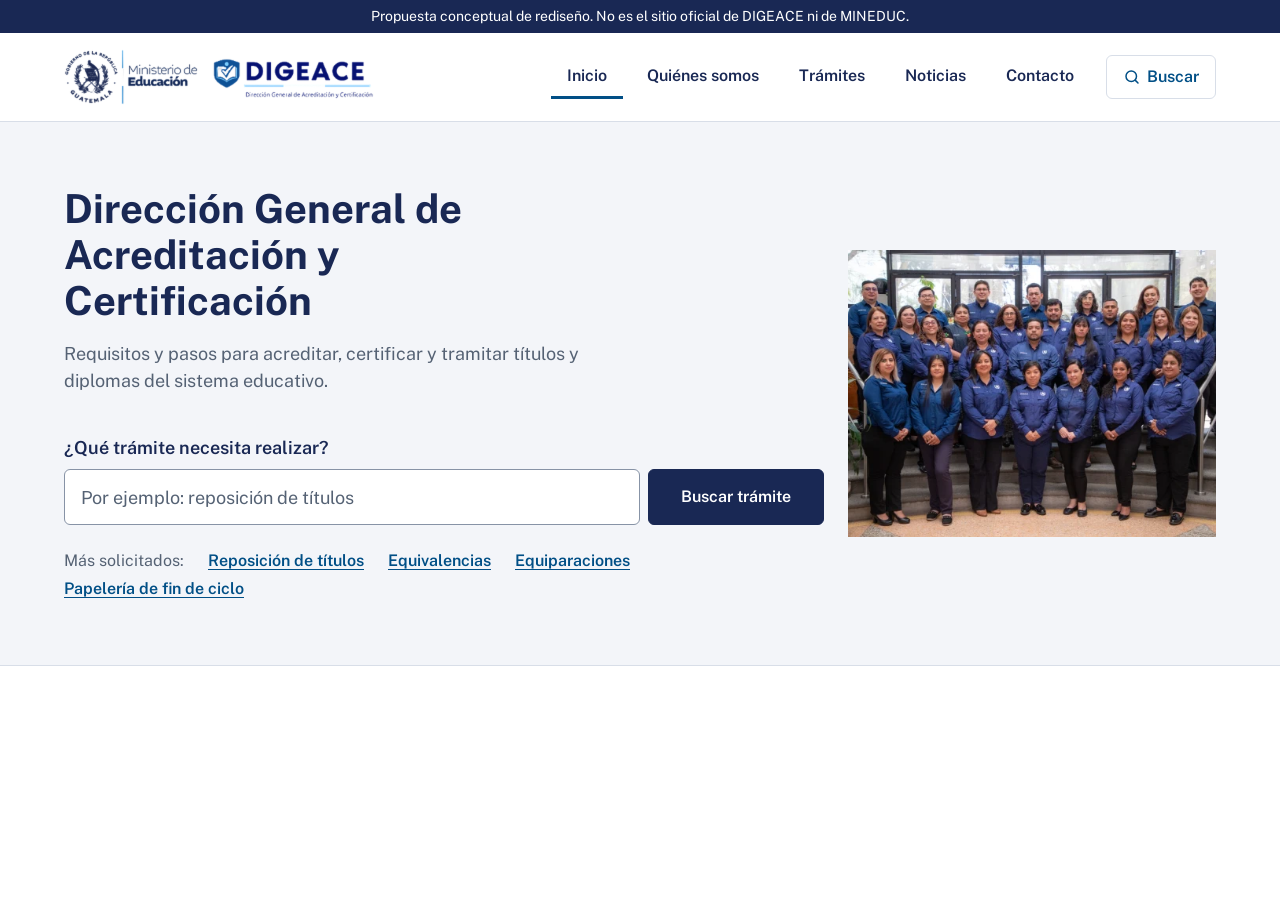
==== index.html @ 86e8fb6e "Hero del inicio de DIGEACE y ficha del proyecto Propuesta conceptual: encabezado, hero con buscador " ====
<!doctype html>
<html lang="es">
<head>
  <meta charset="utf-8">
  <meta name="viewport" content="width=device-width, initial-scale=1">
  <title>DIGEACE · Trámites de acreditación y certificación</title>
  <meta name="description" content="Propuesta conceptual de rediseño del inicio de DIGEACE: requisitos y pasos para acreditar, certificar y tramitar títulos y diplomas.">
  <link rel="preconnect" href="https://fonts.googleapis.com">
  <link rel="preconnect" href="https://fonts.gstatic.com" crossorigin>
  <link rel="stylesheet" href="https://fonts.googleapis.com/css2?family=Public+Sans:wght@400;600;700&display=swap">
  <link rel="stylesheet" href="css/styles.css">
</head>
<body>
  <a class="salto" href="#contenido">Saltar al contenido</a>

  <div class="aviso-propuesta">
    Propuesta conceptual de rediseño. No es el sitio oficial de DIGEACE ni de MINEDUC.
  </div>

  <header class="encabezado">
    <div class="contenedor encabezado__fila">
      <a class="encabezado__logo" href="#contenido" aria-label="DIGEACE, Ministerio de Educación de Guatemala. Ir al inicio">
        <img src="assets/logo-mineduc-digeace.png" width="886" height="160" alt="Gobierno de Guatemala, Ministerio de Educación. DIGEACE, Dirección General de Acreditación y Certificación">
      </a>

      <button class="menu-boton" type="button" aria-expanded="false" aria-controls="menu-principal">Menú</button>

      <nav class="navegacion" id="menu-principal" aria-label="Principal">
        <ul>
          <li><a href="#contenido" aria-current="page">Inicio</a></li>
          <li><a href="#quienes-somos">Quiénes somos</a></li>
          <li><a href="#tramites">Trámites</a></li>
          <li><a href="#noticias">Noticias</a></li>
          <li><a href="#contacto">Contacto</a></li>
          <li>
            <a class="navegacion__buscar" href="#buscador">
              <svg aria-hidden="true" width="18" height="18" viewBox="0 0 24 24" fill="none" stroke="currentColor" stroke-width="2" stroke-linecap="round" stroke-linejoin="round"><circle cx="11" cy="11" r="7"/><path d="m20 20-3.5-3.5"/></svg>
              Buscar
            </a>
          </li>
        </ul>
      </nav>
    </div>
  </header>

  <main id="contenido">
    <section class="hero" aria-labelledby="titulo-hero">
      <div class="contenedor hero__rejilla">
        <div class="hero__texto">
          <h1 id="titulo-hero">Dirección General de Acreditación y Certificación</h1>
          <p class="hero__descripcion">Requisitos y pasos para acreditar, certificar y tramitar títulos y diplomas del sistema educativo.</p>

          <form class="buscador" id="buscador" role="search" action="#tramites" method="get" autocomplete="off">
            <label class="buscador__etiqueta" for="q">¿Qué trámite necesita realizar?</label>
            <div class="buscador__fila">
              <div class="buscador__campo">
                <input
                  id="q" name="q" type="text" class="buscador__input"
                  placeholder="Por ejemplo: reposición de títulos"
                  role="combobox" aria-expanded="false" aria-controls="sugerencias"
                  aria-autocomplete="list" autocapitalize="off" spellcheck="false">
                <button class="buscador__borrar" type="button" hidden aria-label="Borrar búsqueda">
                  <svg aria-hidden="true" width="20" height="20" viewBox="0 0 24 24" fill="none" stroke="currentColor" stroke-width="2" stroke-linecap="round" stroke-linejoin="round"><path d="M18 6 6 18M6 6l12 12"/></svg>
                </button>
                <ul class="sugerencias" id="sugerencias" role="listbox" aria-label="Trámites sugeridos" hidden></ul>
              </div>
              <button class="boton" type="submit">Buscar trámite</button>
            </div>
            <p class="buscador__estado" role="status" aria-live="polite"></p>
          </form>

          <p class="hero__frecuentes">
            <span class="hero__frecuentes-titulo">Más solicitados:</span>
            <a href="#tramites">Reposición de títulos</a>
            <a href="#tramites">Equivalencias</a>
            <a href="#tramites">Equiparaciones</a>
            <a href="#tramites">Papelería de fin de ciclo</a>
          </p>
        </div>

        <figure class="hero__foto">
          <img src="assets/equipo-digeace.webp" width="468" height="366" alt="Equipo de DIGEACE reunido en las gradas del edificio, con camisas azules institucionales">
        </figure>
      </div>
    </section>
  </main>

  <script src="js/tramites.js"></script>
  <script src="js/buscador.js"></script>
  <script src="js/menu.js"></script>
</body>
</html>
---- css/styles.css ----
/* DIGEACE · propuesta de rediseño del inicio
   Sistema: una familia tipográfica, una familia de azules, radio único de 6 px,
   escala de espacio de 8 px, sin degradados, vidrio ni sombras de tarjeta. */

:root {
  --azul-institucional: #192854;
  --azul-accion: #014F86;
  --fondo: #ffffff;
  --superficie: #F3F5F9;
  --linea: #D8DEE8;
  --texto: #1C2433;
  --texto-secundario: #556274;

  --radio: 6px;
  --e1: 8px;
  --e2: 16px;
  --e3: 24px;
  --e4: 32px;
  --e5: 40px;
  --e6: 48px;
  --e8: 64px;
  --ancho: 1200px;
}

*, *::before, *::after { box-sizing: border-box; }

html { -webkit-text-size-adjust: 100%; scroll-padding-top: 96px; }

body {
  margin: 0;
  font-family: "Public Sans", system-ui, sans-serif;
  font-size: 16px;
  line-height: 1.5;
  color: var(--texto);
  background: var(--fondo);
}

img { display: block; max-width: 100%; height: auto; }

a { color: var(--azul-accion); }

:focus-visible {
  outline: 3px solid var(--azul-accion);
  outline-offset: 2px;
}

.contenedor {
  width: 100%;
  max-width: var(--ancho);
  margin-inline: auto;
  padding-inline: var(--e3);
}

.salto {
  position: absolute;
  left: var(--e2);
  top: -64px;
  z-index: 20;
  padding: var(--e1) var(--e2);
  background: var(--azul-institucional);
  color: #fff;
  border-radius: var(--radio);
}
.salto:focus { top: var(--e1); }

/* Aviso de propuesta conceptual */
.aviso-propuesta {
  padding: 6px var(--e2);
  background: var(--azul-institucional);
  color: #fff;
  font-size: 14px;
  text-align: center;
}

/* Encabezado */
.encabezado {
  position: relative;
  z-index: 10;
  background: var(--fondo);
  border-bottom: 1px solid var(--linea);
}

.encabezado__fila {
  display: flex;
  align-items: center;
  justify-content: space-between;
  gap: var(--e3);
  min-height: 88px;
}

.encabezado__logo img {
  width: auto;
  height: 56px;
}

.menu-boton { display: none; }

.navegacion ul {
  display: flex;
  align-items: center;
  gap: var(--e1);
  margin: 0;
  padding: 0;
  list-style: none;
}

.navegacion a {
  display: inline-flex;
  align-items: center;
  gap: 6px;
  min-height: 44px;
  padding: 0 var(--e2);
  border-bottom: 3px solid transparent;
  color: var(--azul-institucional);
  font-weight: 600;
  text-decoration: none;
}

.navegacion a:hover { color: var(--azul-accion); border-bottom-color: var(--linea); }
.navegacion a[aria-current="page"] { border-bottom-color: var(--azul-accion); }

.navegacion__buscar {
  margin-left: var(--e1);
  border: 1px solid var(--linea) !important;
  border-radius: var(--radio);
  color: var(--azul-accion) !important;
}
.navegacion__buscar:hover { background: var(--superficie); }

/* Hero */
.hero {
  background: var(--superficie);
  border-bottom: 1px solid var(--linea);
}

.hero__rejilla {
  display: grid;
  grid-template-columns: repeat(12, 1fr);
  column-gap: var(--e3);
  align-items: center;
  padding-block: var(--e8);
}

.hero__texto { grid-column: 1 / span 8; }
.hero__foto { grid-column: 9 / span 4; margin: 0; }
.hero__foto img { width: 100%; aspect-ratio: 468 / 366; object-fit: cover; }

h1 {
  margin: 0 0 var(--e2);
  max-width: 20ch;
  font-size: 40px;
  line-height: 1.15;
  font-weight: 700;
  color: var(--azul-institucional);
}

.hero__descripcion {
  margin: 0 0 var(--e5);
  max-width: 52ch;
  font-size: 18px;
  color: var(--texto-secundario);
}

/* Buscador */
.buscador__etiqueta {
  display: block;
  margin-bottom: var(--e1);
  font-size: 18px;
  font-weight: 600;
  color: var(--azul-institucional);
}

.buscador__fila {
  display: flex;
  gap: var(--e1);
  align-items: stretch;
}

.buscador__campo { position: relative; flex: 1; min-width: 0; }

.buscador__input {
  width: 100%;
  height: 56px;
  padding: 0 52px 0 var(--e2);
  font: inherit;
  font-size: 18px;
  color: var(--texto);
  background: var(--fondo);
  border: 1px solid #8793A6;
  border-radius: var(--radio);
}
.buscador__input::placeholder { color: var(--texto-secundario); opacity: 1; }
.buscador__input:focus { outline: 3px solid var(--azul-accion); outline-offset: 0; border-color: var(--azul-accion); }
.buscador__input::-webkit-search-cancel-button { display: none; }

.buscador__borrar {
  position: absolute;
  top: 8px;
  right: 8px;
  display: grid;
  place-items: center;
  width: 40px;
  height: 40px;
  padding: 0;
  color: var(--texto-secundario);
  background: transparent;
  border: 0;
  border-radius: var(--radio);
  cursor: pointer;
}
.buscador__borrar:hover { background: var(--superficie); color: var(--azul-institucional); }
.buscador__borrar[hidden] { display: none; }

.boton {
  height: 56px;
  padding: 0 var(--e4);
  font: inherit;
  font-weight: 600;
  color: #fff;
  background: var(--azul-institucional);
  border: 1px solid var(--azul-institucional);
  border-radius: var(--radio);
  cursor: pointer;
  white-space: nowrap;
}
.boton:hover { background: var(--azul-accion); border-color: var(--azul-accion); }

.buscador__estado {
  min-height: 0;
  margin: 0;
  font-size: 14px;
  color: var(--texto-secundario);
}
.buscador__estado:empty { display: none; }
.buscador__estado { margin-top: var(--e1); }

/* Sugerencias (menú desplegable: único elemento con sombra, junto al menú móvil) */
.sugerencias {
  position: absolute;
  top: calc(100% + 4px);
  left: 0;
  right: 0;
  z-index: 5;
  margin: 0;
  padding: 0;
  list-style: none;
  background: var(--fondo);
  border: 1px solid var(--azul-accion);
  border-radius: var(--radio);
  box-shadow: 0 8px 16px rgba(25, 40, 84, .12);
  overflow: hidden;
}
.sugerencias[hidden] { display: none; }

.sugerencias [role="option"] {
  display: block;
  padding: 12px var(--e2);
  cursor: pointer;
  border-top: 1px solid var(--linea);
}
.sugerencias [role="option"]:first-child { border-top: 0; }
.sugerencias [role="option"][aria-selected="true"],
.sugerencias [role="option"]:hover { background: var(--superficie); }
.sugerencias [role="option"][aria-selected="true"] { box-shadow: inset 3px 0 0 var(--azul-accion); }

.sugerencia__nombre { display: block; font-weight: 600; color: var(--azul-institucional); }
.sugerencia__grupo { display: block; font-size: 14px; color: var(--texto-secundario); }
.sugerencia__nombre mark { background: transparent; color: var(--azul-accion); text-decoration: underline; text-underline-offset: 3px; }

.sugerencias__vacio { padding: var(--e2); color: var(--texto); }
.sugerencias__vacio a { font-weight: 600; }

/* Más solicitados */
.hero__frecuentes {
  display: flex;
  flex-wrap: wrap;
  align-items: baseline;
  gap: 4px var(--e3);
  margin: var(--e3) 0 0;
  font-size: 16px;
}
.hero__frecuentes-titulo { color: var(--texto-secundario); }
.hero__frecuentes a { font-weight: 600; text-underline-offset: 3px; }
.hero__frecuentes a:hover { color: var(--azul-institucional); }

/* Tablet */
@media (max-width: 1023px) {
  .hero__rejilla { padding-block: var(--e6); }
  .hero__texto { grid-column: 1 / -1; }
  .hero__foto { grid-column: 1 / -1; margin-top: var(--e5); max-width: 420px; }
  .navegacion a { padding: 0 12px; }
}

/* Móvil */
@media (max-width: 767px) {
  .contenedor { padding-inline: var(--e2); }

  .aviso-propuesta { font-size: 13px; }

  .encabezado__fila { min-height: 64px; gap: var(--e2); }
  .encabezado__logo img { height: 36px; }

  .menu-boton {
    display: inline-flex;
    align-items: center;
    min-height: 44px;
    padding: 0 var(--e2);
    font: inherit;
    font-weight: 600;
    color: var(--azul-institucional);
    background: var(--fondo);
    border: 1px solid var(--azul-institucional);
    border-radius: var(--radio);
    cursor: pointer;
  }
  .menu-boton[aria-expanded="true"] { background: var(--azul-institucional); color: #fff; }

  .navegacion {
    position: absolute;
    top: 100%;
    left: 0;
    right: 0;
    background: var(--fondo);
    border-bottom: 1px solid var(--linea);
    box-shadow: 0 12px 16px rgba(25, 40, 84, .12);
  }
  .navegacion[hidden] { display: none; }
  .navegacion ul { flex-direction: column; align-items: stretch; gap: 0; padding: var(--e1) var(--e2) var(--e2); }
  .navegacion li + li { border-top: 1px solid var(--linea); }
  .navegacion a { min-height: 48px; padding: 0; border-bottom: 0; }
  .navegacion a[aria-current="page"] { box-shadow: inset 3px 0 0 var(--azul-accion); padding-left: 12px; }
  .navegacion__buscar { margin: var(--e1) 0 0; padding: 0 12px !important; justify-content: center; }

  .hero__rejilla { padding-block: var(--e4) var(--e5); }
  h1 { font-size: 30px; max-width: none; }
  .hero__descripcion { margin-bottom: var(--e3); font-size: 16px; }

  .buscador__fila { flex-direction: column; }
  .boton { width: 100%; }
  .hero__frecuentes { flex-direction: column; align-items: flex-start; gap: 4px; margin-top: var(--e2); }
  .hero__frecuentes-titulo { margin-bottom: 2px; }
  .hero__frecuentes a { display: inline-block; padding: 6px 0; }
  .hero__foto { margin-top: var(--e4); max-width: none; }
}

@media (prefers-reduced-motion: reduce) {
  * { scroll-behavior: auto !important; transition: none !important; }
}
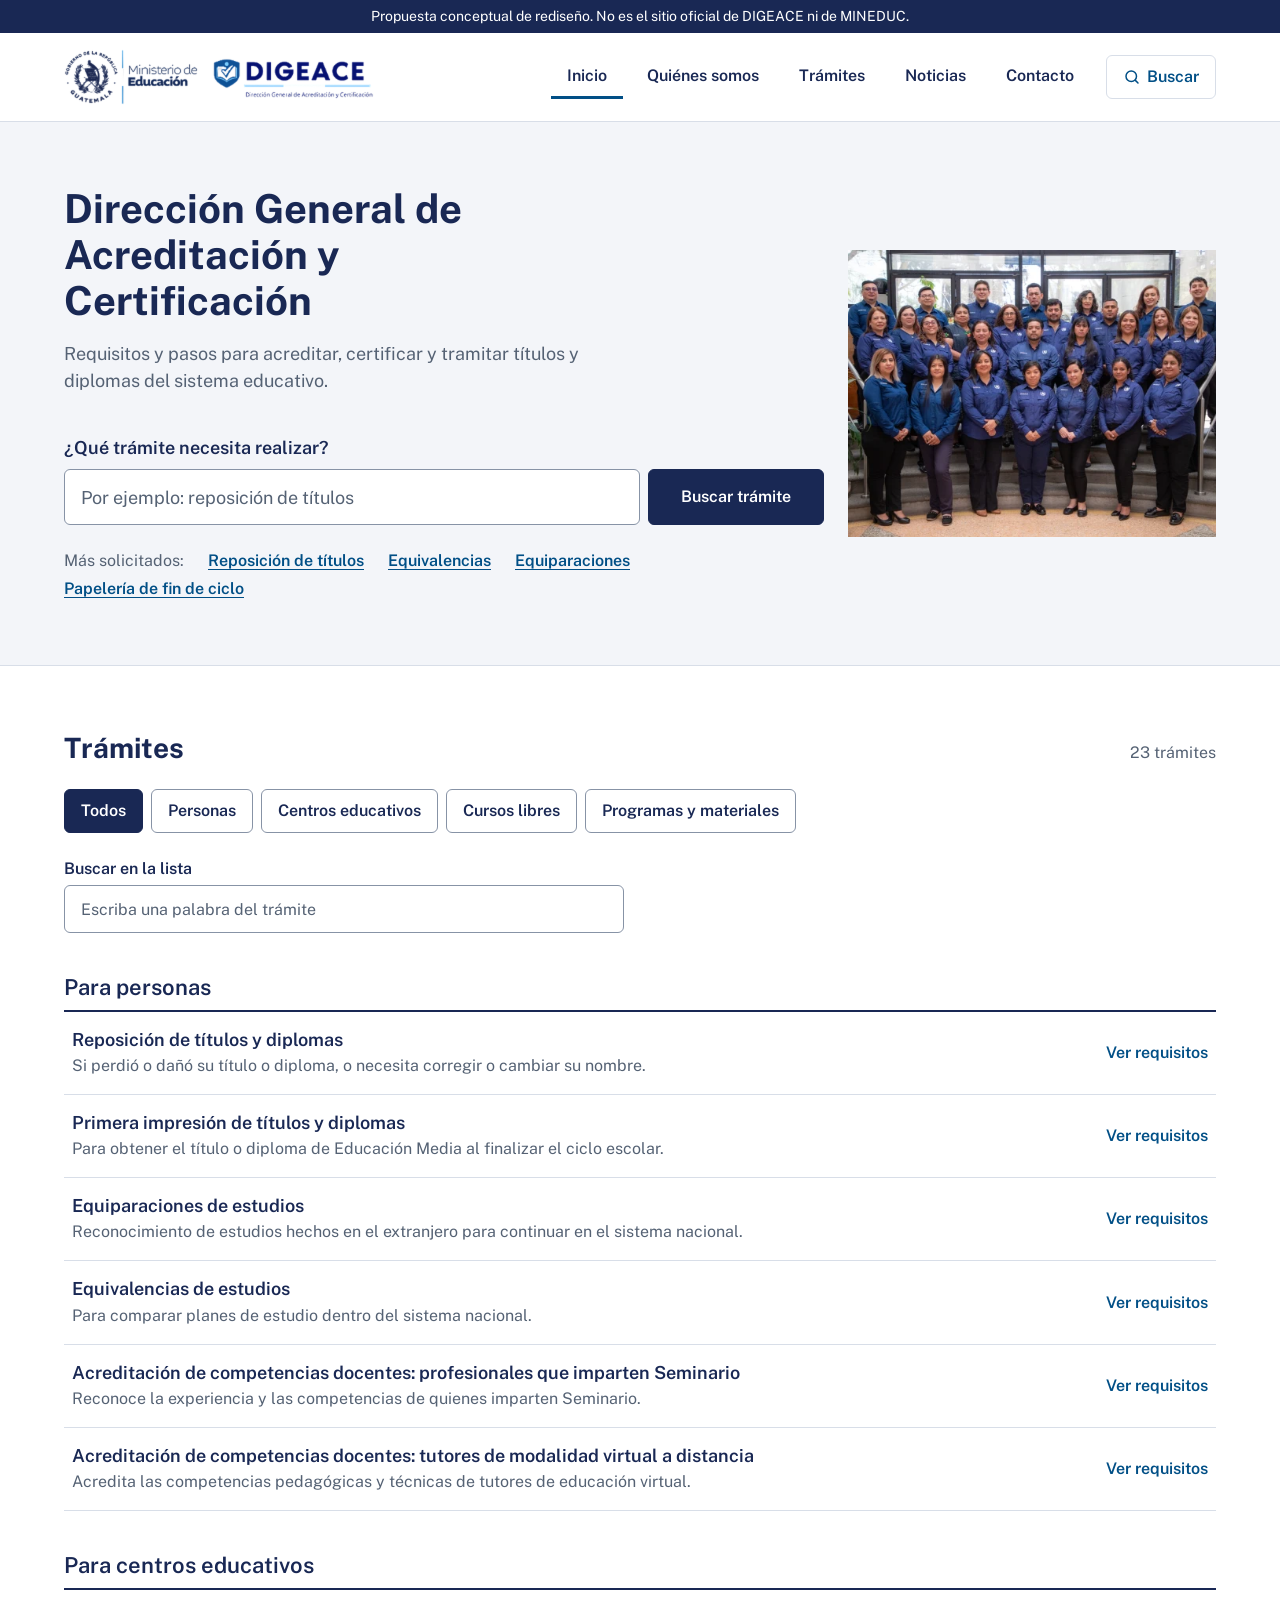
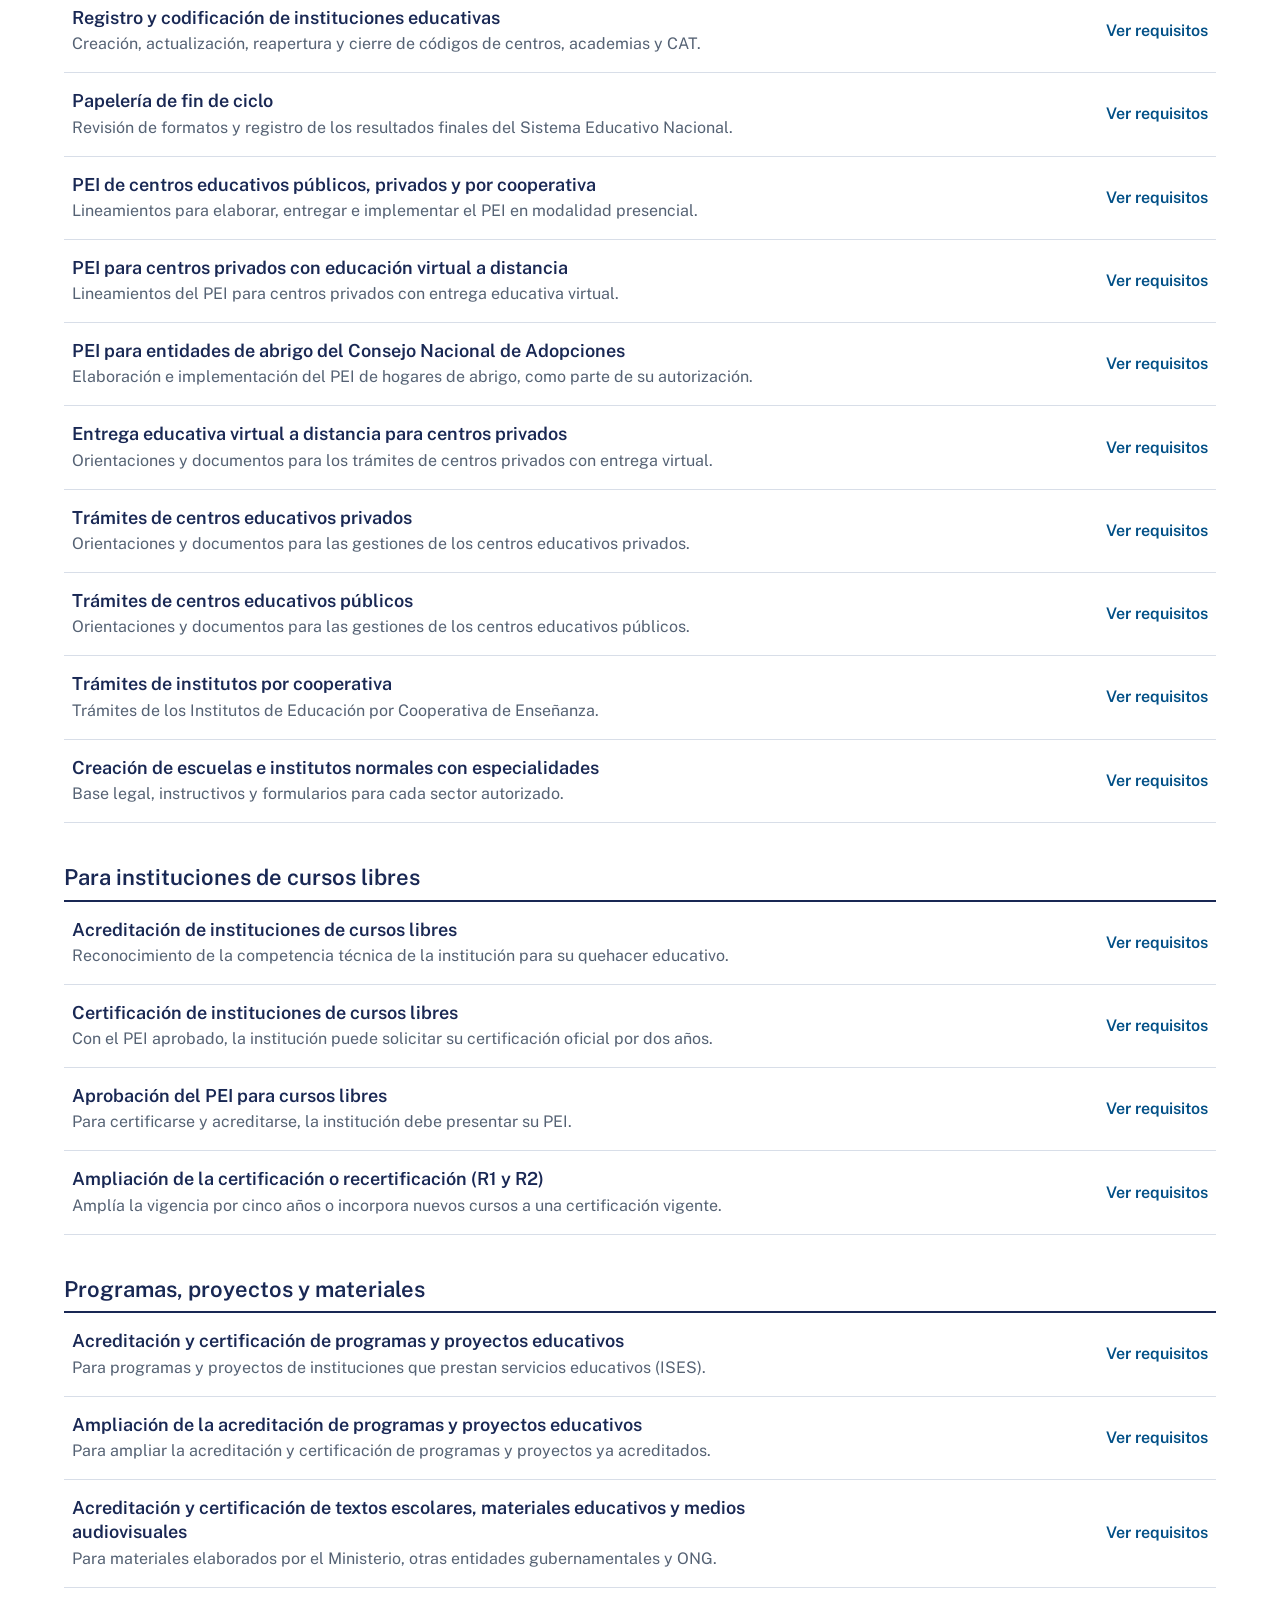
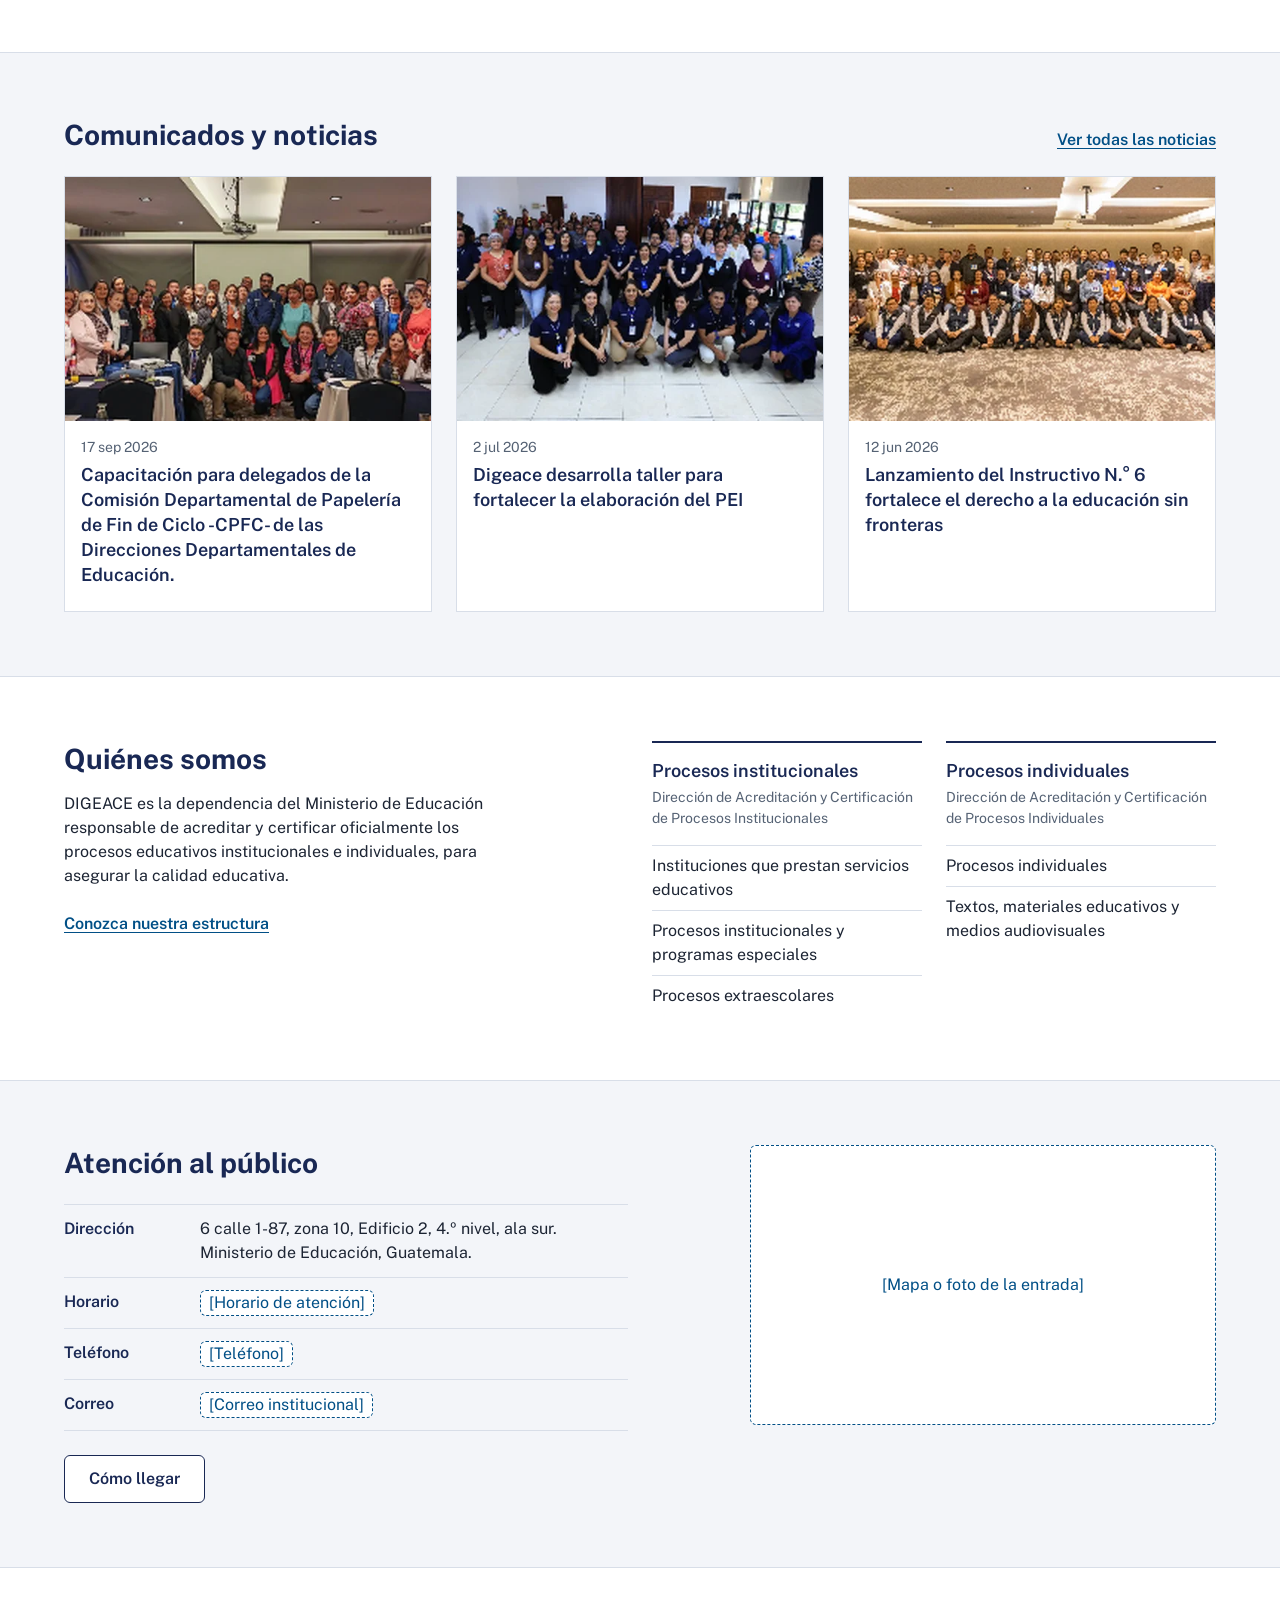
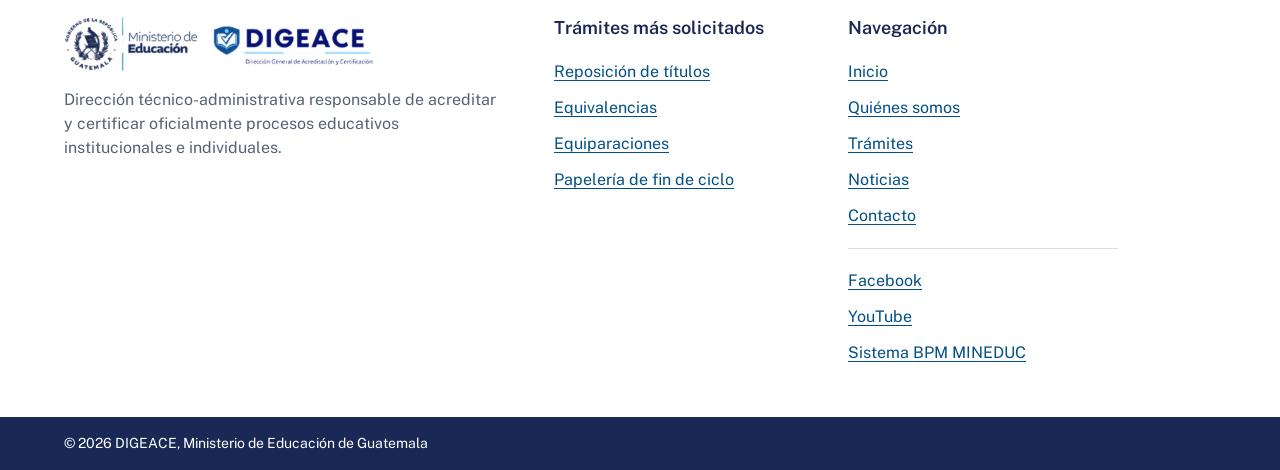
==== commit 0c8793b8: "Inicio completo de DIGEACE, páginas internas y reporte de entrega Lista de trámites agrupada con fil" ====
--- a/index.html
+++ b/index.html
@@ -19,7 +19,7 @@
 
   <header class="encabezado">
     <div class="contenedor encabezado__fila">
-      <a class="encabezado__logo" href="#contenido" aria-label="DIGEACE, Ministerio de Educación de Guatemala. Ir al inicio">
+      <a class="encabezado__logo" href="index.html" aria-label="DIGEACE, Ministerio de Educación de Guatemala. Ir al inicio">
         <img src="assets/logo-mineduc-digeace.png" width="886" height="160" alt="Gobierno de Guatemala, Ministerio de Educación. DIGEACE, Dirección General de Acreditación y Certificación">
       </a>
 
@@ -27,13 +27,13 @@
 
       <nav class="navegacion" id="menu-principal" aria-label="Principal">
         <ul>
-          <li><a href="#contenido" aria-current="page">Inicio</a></li>
-          <li><a href="#quienes-somos">Quiénes somos</a></li>
-          <li><a href="#tramites">Trámites</a></li>
-          <li><a href="#noticias">Noticias</a></li>
-          <li><a href="#contacto">Contacto</a></li>
+          <li><a href="index.html" aria-current="page">Inicio</a></li>
+          <li><a href="quienes-somos.html">Quiénes somos</a></li>
+          <li><a href="index.html#tramites">Trámites</a></li>
+          <li><a href="index.html#noticias">Noticias</a></li>
+          <li><a href="index.html#contacto">Contacto</a></li>
           <li>
-            <a class="navegacion__buscar" href="#buscador">
+            <a class="navegacion__buscar" href="index.html#buscador">
               <svg aria-hidden="true" width="18" height="18" viewBox="0 0 24 24" fill="none" stroke="currentColor" stroke-width="2" stroke-linecap="round" stroke-linejoin="round"><circle cx="11" cy="11" r="7"/><path d="m20 20-3.5-3.5"/></svg>
               Buscar
             </a>
@@ -50,7 +50,7 @@
           <h1 id="titulo-hero">Dirección General de Acreditación y Certificación</h1>
           <p class="hero__descripcion">Requisitos y pasos para acreditar, certificar y tramitar títulos y diplomas del sistema educativo.</p>
 
-          <form class="buscador" id="buscador" role="search" action="#tramites" method="get" autocomplete="off">
+          <form class="buscador" id="buscador" role="search" action="index.html#tramites" method="get" autocomplete="off">
             <label class="buscador__etiqueta" for="q">¿Qué trámite necesita realizar?</label>
             <div class="buscador__fila">
               <div class="buscador__campo">
@@ -71,10 +71,10 @@
 
           <p class="hero__frecuentes">
             <span class="hero__frecuentes-titulo">Más solicitados:</span>
-            <a href="#tramites">Reposición de títulos</a>
-            <a href="#tramites">Equivalencias</a>
-            <a href="#tramites">Equiparaciones</a>
-            <a href="#tramites">Papelería de fin de ciclo</a>
+            <a href="tramite-reposicion.html">Reposición de títulos</a>
+            <a href="#t-equivalencias-de-estudios">Equivalencias</a>
+            <a href="#t-equiparaciones-de-estudios">Equiparaciones</a>
+            <a href="#t-papeleria-de-fin-de-ciclo">Papelería de fin de ciclo</a>
           </p>
         </div>
 
@@ -83,10 +83,411 @@
         </figure>
       </div>
     </section>
+
+    <section class="seccion" id="tramites" aria-labelledby="titulo-tramites">
+      <div class="contenedor">
+        <div class="seccion__cabecera">
+          <h2 id="titulo-tramites" tabindex="-1">Trámites</h2>
+          <p class="seccion__contador" id="contador" role="status">23 trámites</p>
+        </div>
+
+        <div class="filtros" role="group" aria-label="Filtrar por tipo de solicitante">
+        <button class="filtro" type="button" data-grupo="todos" aria-pressed="true">Todos</button>
+        <button class="filtro" type="button" data-grupo="personas" aria-pressed="false">Personas</button>
+        <button class="filtro" type="button" data-grupo="centros" aria-pressed="false">Centros educativos</button>
+        <button class="filtro" type="button" data-grupo="cursos" aria-pressed="false">Cursos libres</button>
+        <button class="filtro" type="button" data-grupo="programas" aria-pressed="false">Programas y materiales</button>
+        </div>
+
+        <div class="filtrar">
+          <label for="filtrar">Buscar en la lista</label>
+          <div class="filtrar__campo">
+            <input class="filtrar__input" id="filtrar" type="text" autocomplete="off" spellcheck="false" placeholder="Escriba una palabra del trámite">
+            <button class="filtrar__borrar" type="button" hidden aria-label="Borrar búsqueda">
+              <svg aria-hidden="true" width="20" height="20" viewBox="0 0 24 24" fill="none" stroke="currentColor" stroke-width="2" stroke-linecap="round" stroke-linejoin="round"><path d="M18 6 6 18M6 6l12 12"/></svg>
+            </button>
+          </div>
+        </div>
+
+        <p class="aviso-fila" role="status" hidden>La página de este trámite no forma parte de esta propuesta. El ejemplo construido es <a href="tramite-reposicion.html">Reposición de títulos y diplomas</a>.</p>
+
+        <div class="sin-resultados" role="status" hidden>
+          <p>No encontramos trámites con ese nombre. Pruebe con otra palabra o <button class="enlace-texto" type="button" data-reiniciar>vea la lista completa</button>.</p>
+        </div>
+
+        <div id="lista-tramites">
+        <details class="grupo" data-grupo="personas" open>
+          <summary class="grupo__resumen">
+            <h3 class="grupo__titulo" id="g-personas">Para personas</h3>
+            <span class="grupo__cuenta">6</span>
+          </summary>
+          <ul class="lista">
+            <li id="t-reposicion-de-titulos-y-diplomas" data-grupo="personas" data-texto="reposicion de titulos y diplomas si perdio o dano su titulo o diploma, o necesita corregir o cambiar su nombre.">
+              <a class="fila" href="tramite-reposicion.html">
+                <span class="fila__texto">
+                  <h4 class="fila__nombre">Reposición de títulos y diplomas</h4>
+                  <p class="fila__desc">Si perdió o dañó su título o diploma, o necesita corregir o cambiar su nombre.</p>
+                </span>
+                <span class="fila__accion">Ver requisitos</span>
+              </a>
+            </li>
+            <li id="t-primera-impresion-de-titulos-y-diplomas" data-grupo="personas" data-texto="primera impresion de titulos y diplomas para obtener el titulo o diploma de educacion media al finalizar el ciclo escolar.">
+              <a class="fila" href="#" data-pendiente>
+                <span class="fila__texto">
+                  <h4 class="fila__nombre">Primera impresión de títulos y diplomas</h4>
+                  <p class="fila__desc">Para obtener el título o diploma de Educación Media al finalizar el ciclo escolar.</p>
+                </span>
+                <span class="fila__accion">Ver requisitos</span>
+              </a>
+            </li>
+            <li id="t-equiparaciones-de-estudios" data-grupo="personas" data-texto="equiparaciones de estudios reconocimiento de estudios hechos en el extranjero para continuar en el sistema nacional.">
+              <a class="fila" href="#" data-pendiente>
+                <span class="fila__texto">
+                  <h4 class="fila__nombre">Equiparaciones de estudios</h4>
+                  <p class="fila__desc">Reconocimiento de estudios hechos en el extranjero para continuar en el sistema nacional.</p>
+                </span>
+                <span class="fila__accion">Ver requisitos</span>
+              </a>
+            </li>
+            <li id="t-equivalencias-de-estudios" data-grupo="personas" data-texto="equivalencias de estudios para comparar planes de estudio dentro del sistema nacional.">
+              <a class="fila" href="#" data-pendiente>
+                <span class="fila__texto">
+                  <h4 class="fila__nombre">Equivalencias de estudios</h4>
+                  <p class="fila__desc">Para comparar planes de estudio dentro del sistema nacional.</p>
+                </span>
+                <span class="fila__accion">Ver requisitos</span>
+              </a>
+            </li>
+            <li id="t-competencias-docentes-seminario" data-grupo="personas" data-texto="acreditacion de competencias docentes: profesionales que imparten seminario reconoce la experiencia y las competencias de quienes imparten seminario.">
+              <a class="fila" href="#" data-pendiente>
+                <span class="fila__texto">
+                  <h4 class="fila__nombre">Acreditación de competencias docentes: profesionales que imparten Seminario</h4>
+                  <p class="fila__desc">Reconoce la experiencia y las competencias de quienes imparten Seminario.</p>
+                </span>
+                <span class="fila__accion">Ver requisitos</span>
+              </a>
+            </li>
+            <li id="t-competencias-docentes-tutores-virtuales" data-grupo="personas" data-texto="acreditacion de competencias docentes: tutores de modalidad virtual a distancia acredita las competencias pedagogicas y tecnicas de tutores de educacion virtual.">
+              <a class="fila" href="#" data-pendiente>
+                <span class="fila__texto">
+                  <h4 class="fila__nombre">Acreditación de competencias docentes: tutores de modalidad virtual a distancia</h4>
+                  <p class="fila__desc">Acredita las competencias pedagógicas y técnicas de tutores de educación virtual.</p>
+                </span>
+                <span class="fila__accion">Ver requisitos</span>
+              </a>
+            </li>
+          </ul>
+        </details>
+        <details class="grupo" data-grupo="centros" open>
+          <summary class="grupo__resumen">
+            <h3 class="grupo__titulo" id="g-centros">Para centros educativos</h3>
+            <span class="grupo__cuenta">10</span>
+          </summary>
+          <ul class="lista">
+            <li id="t-registro-y-codificacion" data-grupo="centros" data-texto="registro y codificacion de instituciones educativas creacion, actualizacion, reapertura y cierre de codigos de centros, academias y cat.">
+              <a class="fila" href="#" data-pendiente>
+                <span class="fila__texto">
+                  <h4 class="fila__nombre">Registro y codificación de instituciones educativas</h4>
+                  <p class="fila__desc">Creación, actualización, reapertura y cierre de códigos de centros, academias y CAT.</p>
+                </span>
+                <span class="fila__accion">Ver requisitos</span>
+              </a>
+            </li>
+            <li id="t-papeleria-de-fin-de-ciclo" data-grupo="centros" data-texto="papeleria de fin de ciclo revision de formatos y registro de los resultados finales del sistema educativo nacional.">
+              <a class="fila" href="#" data-pendiente>
+                <span class="fila__texto">
+                  <h4 class="fila__nombre">Papelería de fin de ciclo</h4>
+                  <p class="fila__desc">Revisión de formatos y registro de los resultados finales del Sistema Educativo Nacional.</p>
+                </span>
+                <span class="fila__accion">Ver requisitos</span>
+              </a>
+            </li>
+            <li id="t-pei-publicos-privados-cooperativa" data-grupo="centros" data-texto="pei de centros educativos publicos, privados y por cooperativa lineamientos para elaborar, entregar e implementar el pei en modalidad presencial.">
+              <a class="fila" href="#" data-pendiente>
+                <span class="fila__texto">
+                  <h4 class="fila__nombre">PEI de centros educativos públicos, privados y por cooperativa</h4>
+                  <p class="fila__desc">Lineamientos para elaborar, entregar e implementar el PEI en modalidad presencial.</p>
+                </span>
+                <span class="fila__accion">Ver requisitos</span>
+              </a>
+            </li>
+            <li id="t-pei-privados-virtual" data-grupo="centros" data-texto="pei para centros privados con educacion virtual a distancia lineamientos del pei para centros privados con entrega educativa virtual.">
+              <a class="fila" href="#" data-pendiente>
+                <span class="fila__texto">
+                  <h4 class="fila__nombre">PEI para centros privados con educación virtual a distancia</h4>
+                  <p class="fila__desc">Lineamientos del PEI para centros privados con entrega educativa virtual.</p>
+                </span>
+                <span class="fila__accion">Ver requisitos</span>
+              </a>
+            </li>
+            <li id="t-pei-entidades-de-abrigo-cna" data-grupo="centros" data-texto="pei para entidades de abrigo del consejo nacional de adopciones elaboracion e implementacion del pei de hogares de abrigo, como parte de su autorizacion.">
+              <a class="fila" href="#" data-pendiente>
+                <span class="fila__texto">
+                  <h4 class="fila__nombre">PEI para entidades de abrigo del Consejo Nacional de Adopciones</h4>
+                  <p class="fila__desc">Elaboración e implementación del PEI de hogares de abrigo, como parte de su autorización.</p>
+                </span>
+                <span class="fila__accion">Ver requisitos</span>
+              </a>
+            </li>
+            <li id="t-entrega-virtual-centros-privados" data-grupo="centros" data-texto="entrega educativa virtual a distancia para centros privados orientaciones y documentos para los tramites de centros privados con entrega virtual.">
+              <a class="fila" href="#" data-pendiente>
+                <span class="fila__texto">
+                  <h4 class="fila__nombre">Entrega educativa virtual a distancia para centros privados</h4>
+                  <p class="fila__desc">Orientaciones y documentos para los trámites de centros privados con entrega virtual.</p>
+                </span>
+                <span class="fila__accion">Ver requisitos</span>
+              </a>
+            </li>
+            <li id="t-tramites-centros-privados" data-grupo="centros" data-texto="tramites de centros educativos privados orientaciones y documentos para las gestiones de los centros educativos privados.">
+              <a class="fila" href="#" data-pendiente>
+                <span class="fila__texto">
+                  <h4 class="fila__nombre">Trámites de centros educativos privados</h4>
+                  <p class="fila__desc">Orientaciones y documentos para las gestiones de los centros educativos privados.</p>
+                </span>
+                <span class="fila__accion">Ver requisitos</span>
+              </a>
+            </li>
+            <li id="t-tramites-centros-publicos" data-grupo="centros" data-texto="tramites de centros educativos publicos orientaciones y documentos para las gestiones de los centros educativos publicos.">
+              <a class="fila" href="#" data-pendiente>
+                <span class="fila__texto">
+                  <h4 class="fila__nombre">Trámites de centros educativos públicos</h4>
+                  <p class="fila__desc">Orientaciones y documentos para las gestiones de los centros educativos públicos.</p>
+                </span>
+                <span class="fila__accion">Ver requisitos</span>
+              </a>
+            </li>
+            <li id="t-tramites-institutos-cooperativa" data-grupo="centros" data-texto="tramites de institutos por cooperativa tramites de los institutos de educacion por cooperativa de ensenanza.">
+              <a class="fila" href="#" data-pendiente>
+                <span class="fila__texto">
+                  <h4 class="fila__nombre">Trámites de institutos por cooperativa</h4>
+                  <p class="fila__desc">Trámites de los Institutos de Educación por Cooperativa de Enseñanza.</p>
+                </span>
+                <span class="fila__accion">Ver requisitos</span>
+              </a>
+            </li>
+            <li id="t-creacion-escuelas-institutos-normales" data-grupo="centros" data-texto="creacion de escuelas e institutos normales con especialidades base legal, instructivos y formularios para cada sector autorizado.">
+              <a class="fila" href="#" data-pendiente>
+                <span class="fila__texto">
+                  <h4 class="fila__nombre">Creación de escuelas e institutos normales con especialidades</h4>
+                  <p class="fila__desc">Base legal, instructivos y formularios para cada sector autorizado.</p>
+                </span>
+                <span class="fila__accion">Ver requisitos</span>
+              </a>
+            </li>
+          </ul>
+        </details>
+        <details class="grupo" data-grupo="cursos" open>
+          <summary class="grupo__resumen">
+            <h3 class="grupo__titulo" id="g-cursos">Para instituciones de cursos libres</h3>
+            <span class="grupo__cuenta">4</span>
+          </summary>
+          <ul class="lista">
+            <li id="t-acreditacion-cursos-libres" data-grupo="cursos" data-texto="acreditacion de instituciones de cursos libres reconocimiento de la competencia tecnica de la institucion para su quehacer educativo.">
+              <a class="fila" href="#" data-pendiente>
+                <span class="fila__texto">
+                  <h4 class="fila__nombre">Acreditación de instituciones de cursos libres</h4>
+                  <p class="fila__desc">Reconocimiento de la competencia técnica de la institución para su quehacer educativo.</p>
+                </span>
+                <span class="fila__accion">Ver requisitos</span>
+              </a>
+            </li>
+            <li id="t-certificacion-cursos-libres" data-grupo="cursos" data-texto="certificacion de instituciones de cursos libres con el pei aprobado, la institucion puede solicitar su certificacion oficial por dos anos.">
+              <a class="fila" href="#" data-pendiente>
+                <span class="fila__texto">
+                  <h4 class="fila__nombre">Certificación de instituciones de cursos libres</h4>
+                  <p class="fila__desc">Con el PEI aprobado, la institución puede solicitar su certificación oficial por dos años.</p>
+                </span>
+                <span class="fila__accion">Ver requisitos</span>
+              </a>
+            </li>
+            <li id="t-aprobacion-pei-cursos-libres" data-grupo="cursos" data-texto="aprobacion del pei para cursos libres para certificarse y acreditarse, la institucion debe presentar su pei.">
+              <a class="fila" href="#" data-pendiente>
+                <span class="fila__texto">
+                  <h4 class="fila__nombre">Aprobación del PEI para cursos libres</h4>
+                  <p class="fila__desc">Para certificarse y acreditarse, la institución debe presentar su PEI.</p>
+                </span>
+                <span class="fila__accion">Ver requisitos</span>
+              </a>
+            </li>
+            <li id="t-ampliacion-recertificacion-r1-r2" data-grupo="cursos" data-texto="ampliacion de la certificacion o recertificacion (r1 y r2) amplia la vigencia por cinco anos o incorpora nuevos cursos a una certificacion vigente.">
+              <a class="fila" href="#" data-pendiente>
+                <span class="fila__texto">
+                  <h4 class="fila__nombre">Ampliación de la certificación o recertificación (R1 y R2)</h4>
+                  <p class="fila__desc">Amplía la vigencia por cinco años o incorpora nuevos cursos a una certificación vigente.</p>
+                </span>
+                <span class="fila__accion">Ver requisitos</span>
+              </a>
+            </li>
+          </ul>
+        </details>
+        <details class="grupo" data-grupo="programas" open>
+          <summary class="grupo__resumen">
+            <h3 class="grupo__titulo" id="g-programas">Programas, proyectos y materiales</h3>
+            <span class="grupo__cuenta">3</span>
+          </summary>
+          <ul class="lista">
+            <li id="t-acreditacion-programas-proyectos" data-grupo="programas" data-texto="acreditacion y certificacion de programas y proyectos educativos para programas y proyectos de instituciones que prestan servicios educativos (ises).">
+              <a class="fila" href="#" data-pendiente>
+                <span class="fila__texto">
+                  <h4 class="fila__nombre">Acreditación y certificación de programas y proyectos educativos</h4>
+                  <p class="fila__desc">Para programas y proyectos de instituciones que prestan servicios educativos (ISES).</p>
+                </span>
+                <span class="fila__accion">Ver requisitos</span>
+              </a>
+            </li>
+            <li id="t-ampliacion-acreditacion-programas-proyectos" data-grupo="programas" data-texto="ampliacion de la acreditacion de programas y proyectos educativos para ampliar la acreditacion y certificacion de programas y proyectos ya acreditados.">
+              <a class="fila" href="#" data-pendiente>
+                <span class="fila__texto">
+                  <h4 class="fila__nombre">Ampliación de la acreditación de programas y proyectos educativos</h4>
+                  <p class="fila__desc">Para ampliar la acreditación y certificación de programas y proyectos ya acreditados.</p>
+                </span>
+                <span class="fila__accion">Ver requisitos</span>
+              </a>
+            </li>
+            <li id="t-textos-materiales-audiovisuales" data-grupo="programas" data-texto="acreditacion y certificacion de textos escolares, materiales educativos y medios audiovisuales para materiales elaborados por el ministerio, otras entidades gubernamentales y ong.">
+              <a class="fila" href="#" data-pendiente>
+                <span class="fila__texto">
+                  <h4 class="fila__nombre">Acreditación y certificación de textos escolares, materiales educativos y medios audiovisuales</h4>
+                  <p class="fila__desc">Para materiales elaborados por el Ministerio, otras entidades gubernamentales y ONG.</p>
+                </span>
+                <span class="fila__accion">Ver requisitos</span>
+              </a>
+            </li>
+          </ul>
+        </details>
+        </div>
+      </div>
+    </section>
+
+    <section class="seccion seccion--superficie" id="noticias" aria-labelledby="titulo-noticias">
+      <div class="contenedor">
+        <div class="seccion__cabecera">
+          <h2 id="titulo-noticias">Comunicados y noticias</h2>
+          <a class="enlace-texto" href="#noticias">Ver todas las noticias</a>
+        </div>
+        <ul class="noticias">
+          <li>
+            <article class="noticia">
+              <img src="assets/noticia-capacitacion-cpfc.webp" width="492" height="328" loading="lazy" alt="Participantes de la capacitación reunidos en un salón, sentados en mesas">
+              <div class="noticia__cuerpo">
+                <time class="noticia__fecha" datetime="2026-09-17">17 sep 2026</time>
+                <h3><a class="noticia__enlace" href="#noticias">Capacitación para delegados de la Comisión Departamental de Papelería de Fin de Ciclo -CPFC- de las Direcciones Departamentales de Educación.</a></h3>
+              </div>
+            </article>
+          </li>
+          <li>
+            <article class="noticia">
+              <img src="assets/noticia-taller-pei.webp" width="492" height="328" loading="lazy" alt="Participantes del taller sobre el PEI, de pie y arrodillados en grupo dentro de un salón">
+              <div class="noticia__cuerpo">
+                <time class="noticia__fecha" datetime="2026-07-02">2 jul 2026</time>
+                <h3><a class="noticia__enlace" href="#noticias">Digeace desarrolla taller para fortalecer la elaboración del PEI</a></h3>
+              </div>
+            </article>
+          </li>
+          <li>
+            <article class="noticia">
+              <img src="assets/noticia-instructivo-6.webp" width="492" height="328" loading="lazy" alt="Participantes del taller nacional de equiparaciones y equivalencias reunidos en un salón">
+              <div class="noticia__cuerpo">
+                <time class="noticia__fecha" datetime="2026-06-12">12 jun 2026</time>
+                <h3><a class="noticia__enlace" href="#noticias">Lanzamiento del Instructivo N.° 6 fortalece el derecho a la educación sin fronteras</a></h3>
+              </div>
+            </article>
+          </li>
+        </ul>
+      </div>
+    </section>
+
+    <section class="seccion" id="quienes-somos" aria-labelledby="titulo-quienes">
+      <div class="contenedor quienes">
+        <div class="quienes__texto">
+          <h2 id="titulo-quienes">Quiénes somos</h2>
+          <p>DIGEACE es la dependencia del Ministerio de Educación responsable de acreditar y certificar oficialmente los procesos educativos institucionales e individuales, para asegurar la calidad educativa.</p>
+          <a class="enlace-texto" href="quienes-somos.html">Conozca nuestra estructura</a>
+        </div>
+        <div class="quienes__direcciones">
+          <div class="direccion">
+            <h3>Procesos institucionales</h3>
+            <p class="direccion__nombre">Dirección de Acreditación y Certificación de Procesos Institucionales</p>
+            <ul>
+              <li>Instituciones que prestan servicios educativos</li>
+              <li>Procesos institucionales y programas especiales</li>
+              <li>Procesos extraescolares</li>
+            </ul>
+          </div>
+          <div class="direccion">
+            <h3>Procesos individuales</h3>
+            <p class="direccion__nombre">Dirección de Acreditación y Certificación de Procesos Individuales</p>
+            <ul>
+              <li>Procesos individuales</li>
+              <li>Textos, materiales educativos y medios audiovisuales</li>
+            </ul>
+          </div>
+        </div>
+      </div>
+    </section>
+
+    <section class="seccion seccion--superficie" id="contacto" aria-labelledby="titulo-atencion">
+      <div class="contenedor atencion">
+        <div class="atencion__datos">
+          <h2 id="titulo-atencion">Atención al público</h2>
+          <dl class="datos">
+            <div><dt>Dirección</dt><dd>6 calle 1-87, zona 10, Edificio 2, 4.º nivel, ala sur. Ministerio de Educación, Guatemala.</dd></div>
+            <div><dt>Horario</dt><dd><span class="marcador">[Horario de atención]</span></dd></div>
+            <div><dt>Teléfono</dt><dd><span class="marcador">[Teléfono]</span></dd></div>
+            <div><dt>Correo</dt><dd><span class="marcador">[Correo institucional]</span></dd></div>
+          </dl>
+          <a class="boton-secundario" href="https://www.google.com/maps/search/?api=1&amp;query=Ministerio+de+Educaci%C3%B3n+6+calle+1-87+zona+10+Guatemala" rel="noopener">Cómo llegar<span class="solo-lectores"> (se abre en Google Maps)</span></a>
+        </div>
+        <div class="atencion__foto" role="img" aria-label="Espacio reservado para el mapa o una foto de la entrada">
+          <span>[Mapa o foto de la entrada]</span>
+        </div>
+      </div>
+    </section>
   </main>
+
+  <footer class="pie" id="pie">
+    <div class="contenedor pie__rejilla">
+      <div class="pie__identidad">
+        <img src="assets/logo-mineduc-digeace.png" width="886" height="160" alt="Ministerio de Educación. DIGEACE, Dirección General de Acreditación y Certificación">
+        <p>Dirección técnico-administrativa responsable de acreditar y certificar oficialmente procesos educativos institucionales e individuales.</p>
+      </div>
+
+      <div class="pie__col">
+        <h2>Trámites más solicitados</h2>
+        <ul>
+            <li><a href="tramite-reposicion.html">Reposición de títulos</a></li>
+            <li><a href="index.html#t-equivalencias-de-estudios">Equivalencias</a></li>
+            <li><a href="index.html#t-equiparaciones-de-estudios">Equiparaciones</a></li>
+            <li><a href="index.html#t-papeleria-de-fin-de-ciclo">Papelería de fin de ciclo</a></li>
+        </ul>
+      </div>
+
+      <div class="pie__col">
+        <h2>Navegación</h2>
+        <ul>
+          <li><a href="index.html">Inicio</a></li>
+          <li><a href="quienes-somos.html">Quiénes somos</a></li>
+          <li><a href="index.html#tramites">Trámites</a></li>
+          <li><a href="index.html#noticias">Noticias</a></li>
+          <li><a href="index.html#contacto">Contacto</a></li>
+        </ul>
+        <div class="pie__redes">
+          <ul>
+            <li><a href="#pie" data-pendiente>Facebook</a></li>
+            <li><a href="#pie" data-pendiente>YouTube</a></li>
+            <li><a href="#pie" data-pendiente>Sistema BPM MINEDUC</a></li>
+          </ul>
+        </div>
+      </div>
+    </div>
+    <div class="pie__fin">
+      <div class="contenedor">© 2026 DIGEACE, Ministerio de Educación de Guatemala</div>
+    </div>
+  </footer>
 
   <script src="js/tramites.js"></script>
   <script src="js/buscador.js"></script>
+  <script src="js/lista.js"></script>
   <script src="js/menu.js"></script>
 </body>
 </html>
--- a/css/styles.css
+++ b/css/styles.css
@@ -346,3 +346,291 @@
 @media (prefers-reduced-motion: reduce) {
   * { scroll-behavior: auto !important; transition: none !important; }
 }
+
+/* ===== Secciones ===== */
+h2 { margin: 0; font-size: 28px; line-height: 1.25; font-weight: 700; color: var(--azul-institucional); }
+h3 { margin: 0; font-size: 22px; line-height: 1.3; font-weight: 600; color: var(--azul-institucional); }
+h4 { margin: 0; font-size: 18px; line-height: 1.35; font-weight: 600; color: var(--azul-institucional); }
+p { margin: 0; }
+
+.seccion { padding-block: var(--e8); }
+.seccion + .seccion { border-top: 1px solid var(--linea); }
+.seccion--superficie { background: var(--superficie); }
+.seccion__cabecera {
+  display: flex;
+  flex-wrap: wrap;
+  align-items: baseline;
+  justify-content: space-between;
+  gap: var(--e1) var(--e3);
+  margin-bottom: var(--e3);
+}
+.seccion__contador { color: var(--texto-secundario); }
+.enlace-texto { font-weight: 600; text-underline-offset: 3px; }
+.enlace-texto:hover { color: var(--azul-institucional); }
+button.enlace-texto { padding: 0; font: inherit; font-weight: 600; color: var(--azul-accion); background: none; border: 0; text-decoration: underline; text-underline-offset: 3px; cursor: pointer; }
+button.enlace-texto:hover { color: var(--azul-institucional); }
+
+/* Trámites: filtros */
+.filtros { display: flex; flex-wrap: wrap; gap: var(--e1); margin-bottom: var(--e3); }
+.filtro {
+  min-height: 44px;
+  padding: 0 var(--e2);
+  font: inherit;
+  font-weight: 600;
+  color: var(--azul-institucional);
+  background: var(--fondo);
+  border: 1px solid #8793A6;
+  border-radius: var(--radio);
+  cursor: pointer;
+}
+.filtro:hover { background: var(--superficie); }
+.filtro[aria-pressed="true"] { color: #fff; background: var(--azul-institucional); border-color: var(--azul-institucional); }
+
+.filtrar { max-width: 560px; margin-bottom: var(--e5); }
+.filtrar label { display: block; margin-bottom: 4px; font-weight: 600; color: var(--azul-institucional); }
+.filtrar__campo { position: relative; }
+.filtrar__input {
+  width: 100%;
+  height: 48px;
+  padding: 0 48px 0 var(--e2);
+  font: inherit;
+  color: var(--texto);
+  background: var(--fondo);
+  border: 1px solid #8793A6;
+  border-radius: var(--radio);
+}
+.filtrar__input::placeholder { color: var(--texto-secundario); opacity: 1; }
+.filtrar__input:focus { outline: 3px solid var(--azul-accion); outline-offset: 0; border-color: var(--azul-accion); }
+.filtrar__borrar {
+  position: absolute; top: 4px; right: 4px;
+  display: grid; place-items: center;
+  width: 40px; height: 40px; padding: 0;
+  color: var(--texto-secundario); background: transparent;
+  border: 0; border-radius: var(--radio); cursor: pointer;
+}
+.filtrar__borrar:hover { background: var(--superficie); color: var(--azul-institucional); }
+.filtrar__borrar[hidden] { display: none; }
+
+/* Trámites: lista agrupada */
+.grupo + .grupo { margin-top: var(--e5); }
+.grupo[hidden] { display: none; }
+.grupo__resumen {
+  display: flex;
+  align-items: baseline;
+  justify-content: space-between;
+  gap: var(--e2);
+  padding-bottom: var(--e1);
+  border-bottom: 2px solid var(--azul-institucional);
+  list-style: none;
+}
+.grupo__resumen::-webkit-details-marker { display: none; }
+.grupo__cuenta { display: none; color: var(--texto-secundario); font-weight: 600; }
+.lista { margin: 0; padding: 0; list-style: none; }
+.lista li[hidden] { display: none; }
+.lista li { border-bottom: 1px solid var(--linea); }
+.fila {
+  display: grid;
+  grid-template-columns: 1fr auto;
+  align-items: center;
+  gap: var(--e3);
+  padding: var(--e2) var(--e1);
+  color: inherit;
+  text-decoration: none;
+}
+.fila:hover, .fila:focus-visible { background: var(--superficie); }
+.fila:focus-visible { outline-offset: -3px; }
+.fila__nombre { max-width: 70ch; }
+.fila__desc { margin-top: 2px; color: var(--texto-secundario); }
+.fila__accion { font-weight: 600; color: var(--azul-accion); white-space: nowrap; text-underline-offset: 3px; }
+.fila:hover .fila__accion, .fila:focus-visible .fila__accion { text-decoration: underline; }
+
+.aviso-fila, .sin-resultados {
+  margin-bottom: var(--e3);
+  padding: var(--e2);
+  background: var(--superficie);
+  border-left: 3px solid var(--azul-accion);
+}
+.aviso-fila[hidden], .sin-resultados[hidden] { display: none; }
+
+/* Noticias */
+.noticias { display: grid; grid-template-columns: repeat(3, 1fr); gap: var(--e3); margin: 0; padding: 0; list-style: none; }
+.noticia { position: relative; display: flex; flex-direction: column; height: 100%; background: var(--fondo); border: 1px solid var(--linea); }
+.noticia img { width: 100%; aspect-ratio: 3 / 2; object-fit: cover; }
+.noticia__cuerpo { padding: var(--e2) var(--e2) var(--e3); }
+.noticia__fecha { display: block; margin-bottom: 4px; font-size: 14px; color: var(--texto-secundario); }
+.noticia h3 { font-size: 18px; line-height: 1.4; }
+.noticia__enlace { color: var(--azul-institucional); text-decoration: none; }
+.noticia__enlace::after { content: ""; position: absolute; inset: 0; }
+.noticia:hover .noticia__enlace { color: var(--azul-accion); text-decoration: underline; text-underline-offset: 3px; }
+.noticia__enlace:focus-visible { outline: none; }
+.noticia__enlace:focus-visible::after { outline: 3px solid var(--azul-accion); outline-offset: 2px; }
+
+/* Quiénes somos (inicio) */
+.quienes { display: grid; grid-template-columns: repeat(12, 1fr); column-gap: var(--e3); row-gap: var(--e4); }
+.quienes__texto { grid-column: 1 / span 5; }
+.quienes__texto h2 { margin-bottom: var(--e2); }
+.quienes__texto p { margin-bottom: var(--e3); max-width: 52ch; }
+.quienes__direcciones { grid-column: 7 / span 6; display: grid; grid-template-columns: 1fr 1fr; gap: var(--e3); }
+.direccion { padding-top: var(--e2); border-top: 2px solid var(--azul-institucional); }
+.direccion h3 { margin-bottom: 4px; font-size: 18px; }
+.direccion__nombre { margin-bottom: var(--e2); font-size: 14px; color: var(--texto-secundario); }
+.direccion ul { margin: 0; padding: 0; list-style: none; }
+.direccion li { padding: 8px 0; border-top: 1px solid var(--linea); }
+
+/* Atención al público */
+.atencion { display: grid; grid-template-columns: repeat(12, 1fr); column-gap: var(--e3); row-gap: var(--e4); align-items: start; }
+.atencion__datos { grid-column: 1 / span 6; }
+.atencion__datos h2 { margin-bottom: var(--e3); }
+.datos { margin: 0 0 var(--e3); }
+.datos > div { display: grid; grid-template-columns: 120px 1fr; gap: var(--e2); padding: 12px 0; border-top: 1px solid var(--linea); }
+.datos > div:last-child { border-bottom: 1px solid var(--linea); }
+.datos dt { font-weight: 600; color: var(--azul-institucional); }
+.datos dd { margin: 0; }
+.marcador { display: inline-block; padding: 0 8px; color: var(--azul-accion); border: 1px dashed var(--azul-accion); border-radius: var(--radio); background: var(--fondo); }
+.boton-secundario {
+  display: inline-flex; align-items: center; min-height: 48px; padding: 0 var(--e3);
+  font-weight: 600; color: var(--azul-institucional); text-decoration: none;
+  background: var(--fondo); border: 1px solid var(--azul-institucional); border-radius: var(--radio);
+}
+.boton-secundario:hover { background: var(--azul-institucional); color: #fff; }
+.atencion__foto { grid-column: 8 / span 5; display: grid; place-items: center; min-height: 280px; padding: var(--e3); text-align: center; color: var(--azul-accion); background: var(--fondo); border: 1px dashed var(--azul-accion); border-radius: var(--radio); }
+
+/* Pie */
+.pie { background: var(--fondo); border-top: 1px solid var(--linea); }
+.pie__rejilla { display: grid; grid-template-columns: repeat(12, 1fr); column-gap: var(--e3); row-gap: var(--e5); padding-block: var(--e6); }
+.pie__identidad { grid-column: 1 / span 5; }
+.pie__identidad img { width: auto; height: 56px; margin-bottom: var(--e2); }
+.pie__identidad p { max-width: 44ch; color: var(--texto-secundario); }
+.pie__col { grid-column: span 3; }
+.pie__col:nth-of-type(3) { grid-column: 9 / span 3; }
+.pie h2 { margin-bottom: var(--e2); font-size: 18px; line-height: 1.35; font-weight: 600; }
+.pie ul { margin: 0; padding: 0; list-style: none; }
+.pie li + li { margin-top: 4px; }
+.pie a { display: inline-block; padding: 4px 0; text-underline-offset: 3px; }
+.pie__redes { margin-top: var(--e2); padding-top: var(--e2); border-top: 1px solid var(--linea); }
+.pie__fin { padding-block: var(--e2); color: #fff; background: var(--azul-institucional); font-size: 14px; }
+
+/* ===== Páginas internas ===== */
+.migas { margin-bottom: var(--e3); font-size: 14px; color: var(--texto-secundario); }
+.migas ol { display: flex; flex-wrap: wrap; gap: 4px 8px; margin: 0; padding: 0; list-style: none; }
+.migas li + li::before { content: "/"; margin-right: 8px; color: var(--texto-secundario); }
+.pagina-cabecera { background: var(--superficie); border-bottom: 1px solid var(--linea); padding-block: var(--e5) var(--e6); }
+.pagina-cabecera h1 { max-width: 28ch; }
+.pagina-cabecera p.lead { max-width: 68ch; font-size: 18px; color: var(--texto-secundario); }
+.indice { display: flex; flex-wrap: wrap; gap: 4px var(--e3); margin: var(--e3) 0 0; padding: 0; list-style: none; }
+.indice a { font-weight: 600; text-underline-offset: 3px; }
+
+.pagina { display: grid; grid-template-columns: repeat(12, 1fr); column-gap: var(--e3); row-gap: var(--e5); padding-block: var(--e6) var(--e8); }
+.pagina__principal { grid-column: 1 / span 8; }
+.pagina__lateral { grid-column: 10 / span 3; }
+.bloque + .bloque { margin-top: var(--e6); }
+.bloque h2 { padding-bottom: var(--e1); margin-bottom: var(--e2); border-bottom: 2px solid var(--azul-institucional); }
+.bloque p + p, .bloque p + ul { margin-top: var(--e2); }
+.bloque ul.simple { margin: 0; padding-left: 20px; }
+.bloque ul.simple li + li { margin-top: 4px; }
+
+.lateral__bloque { padding-top: var(--e2); border-top: 2px solid var(--azul-institucional); }
+.lateral__bloque + .lateral__bloque { margin-top: var(--e4); }
+.lateral__bloque h2 { margin-bottom: var(--e2); font-size: 18px; line-height: 1.35; font-weight: 600; }
+.lateral__bloque ul { margin: 0; padding: 0; list-style: none; }
+.lateral__bloque li { padding: 8px 0; border-top: 1px solid var(--linea); }
+.lateral__bloque li:first-child { border-top: 0; padding-top: 0; }
+.lateral__bloque .marcador { margin-top: 4px; font-size: 14px; }
+
+.pasos { margin: 0; padding: 0; list-style: none; counter-reset: paso; }
+.paso { position: relative; display: grid; grid-template-columns: 40px 1fr; column-gap: var(--e2); padding-bottom: var(--e3); counter-increment: paso; }
+.paso::before {
+  content: counter(paso);
+  grid-row: 1 / span 3;
+  display: grid; place-items: center;
+  width: 40px; height: 40px;
+  font-weight: 700; color: var(--azul-institucional);
+  background: var(--fondo); border: 2px solid var(--azul-institucional); border-radius: var(--radio);
+  position: relative; z-index: 1;
+}
+.paso::after { content: ""; position: absolute; left: 19px; top: 40px; bottom: 0; border-left: 1px solid var(--linea); }
+.paso:last-child { padding-bottom: 0; }
+.paso:last-child::after { display: none; }
+.paso__responsable { font-size: 14px; font-weight: 600; color: var(--texto-secundario); }
+.paso h3 { margin: 2px 0; font-size: 18px; line-height: 1.35; }
+.paso p:last-child { color: var(--texto-secundario); }
+
+/* Organigrama */
+.org { --org-linea: #8793A6; }
+.org ul { margin: 0; padding: 0; list-style: none; }
+.org__caja { display: block; padding: 12px var(--e2); font-weight: 600; line-height: 1.35; text-align: center; color: var(--azul-institucional); background: var(--fondo); border: 1px solid var(--org-linea); border-radius: var(--radio); text-decoration: none; }
+a.org__caja { color: var(--azul-accion); text-decoration: underline; text-underline-offset: 3px; }
+a.org__caja:hover { background: var(--superficie); }
+.org__caja--raiz { max-width: 420px; margin-inline: auto; color: #fff; background: var(--azul-institucional); border-color: var(--azul-institucional); }
+.org__raiz { position: relative; padding-bottom: var(--e4); }
+.org__raiz::after { content: ""; position: absolute; left: 50%; bottom: 0; height: var(--e4); border-left: 1px solid var(--org-linea); }
+.org__ramas { position: relative; display: grid; grid-template-columns: repeat(3, 1fr); gap: var(--e3); }
+.org__ramas::before { content: ""; position: absolute; top: calc(var(--e3) * -1); left: calc(100% / 6); right: calc(100% / 6); border-top: 1px solid var(--org-linea); }
+.org__rama { position: relative; }
+.org__rama::before { content: ""; position: absolute; left: 50%; top: calc(var(--e3) * -1); height: var(--e3); border-left: 1px solid var(--org-linea); }
+.org__hijos { margin: 0 0 0 var(--e3) !important; padding-top: var(--e1) !important; border-left: 1px solid var(--org-linea); }
+.org__hijos li { position: relative; padding: 4px 0 4px var(--e3); }
+.org__hijos li::before { content: ""; position: absolute; left: 0; top: 50%; width: var(--e2); border-top: 1px solid var(--org-linea); }
+.org__hijos .org__caja { text-align: left; font-weight: 400; }
+.org__apoyo { margin-top: var(--e6); padding-top: var(--e2); border-top: 2px solid var(--azul-institucional); }
+.org__apoyo h3 { margin-bottom: var(--e2); font-size: 18px; }
+.org__apoyo ul { display: grid; grid-template-columns: repeat(3, 1fr); gap: var(--e3); }
+
+.intro { display: grid; grid-template-columns: repeat(12, 1fr); column-gap: var(--e3); row-gap: var(--e4); align-items: center; }
+.intro__texto { grid-column: 1 / span 7; }
+.intro__texto p + p { margin-top: var(--e2); }
+.intro__foto { grid-column: 9 / span 4; margin: 0; }
+.intro__foto img { width: 100%; aspect-ratio: 468 / 366; object-fit: cover; }
+
+@media (max-width: 1023px) {
+  .quienes__texto, .quienes__direcciones, .atencion__datos, .atencion__foto, .intro__texto, .intro__foto,
+  .pagina__principal, .pagina__lateral, .pie__identidad, .pie__col, .pie__col:nth-of-type(3) { grid-column: 1 / -1; }
+  .pie__col { grid-column: span 6; }
+  .pie__col:nth-of-type(3) { grid-column: span 6; }
+  .intro__foto { max-width: 420px; }
+  .noticias { grid-template-columns: 1fr 1fr; }
+  .noticias li:nth-child(3) { grid-column: 1 / -1; }
+}
+
+@media (max-width: 767px) {
+  h2 { font-size: 24px; }
+  h3 { font-size: 20px; }
+  .seccion { padding-block: var(--e5); }
+  .grupo + .grupo { margin-top: var(--e2); }
+  .grupo__resumen { align-items: center; min-height: 48px; padding: 0; border-bottom: 1px solid var(--linea); border-top: 2px solid var(--azul-institucional); cursor: pointer; }
+  .grupo__resumen:hover { background: var(--superficie); }
+  .grupo__resumen:focus-visible { outline-offset: -3px; }
+  .grupo__titulo { padding-left: var(--e1); font-size: 18px; }
+  .grupo__cuenta { display: inline; margin-left: auto; }
+  .grupo__resumen::after { content: "+"; width: 32px; text-align: center; font-size: 24px; font-weight: 400; color: var(--azul-accion); }
+  .grupo[open] > .grupo__resumen::after { content: "\2212"; }
+  .grupo:not([open]) > .grupo__resumen { border-bottom: 1px solid var(--linea); }
+  .fila { grid-template-columns: 1fr; gap: 4px; }
+  .fila__accion { margin-top: 4px; }
+  .filtro { padding: 0 12px; }
+  .noticias { grid-template-columns: 1fr; }
+  .noticias li:nth-child(3) { grid-column: auto; }
+  .quienes__direcciones { grid-template-columns: 1fr; }
+  .datos > div { grid-template-columns: 1fr; gap: 2px; }
+  .atencion__foto { min-height: 160px; }
+  .pie__col, .pie__col:nth-of-type(3) { grid-column: 1 / -1; }
+  .pie__rejilla { padding-block: var(--e5); }
+
+  .pagina-cabecera { padding-block: var(--e3) var(--e4); }
+  .pagina { padding-block: var(--e4) var(--e6); }
+  .org__caja--raiz { max-width: none; }
+  .org__raiz { padding-bottom: var(--e3); }
+  .org__raiz::after { height: var(--e3); left: var(--e3); }
+  .org__ramas { grid-template-columns: 1fr; gap: var(--e3); padding-left: var(--e3); border-left: 1px solid var(--org-linea); }
+  .org__ramas::before { display: none; }
+  .org__rama::before { left: calc(var(--e3) * -1); top: 22px; height: 0; width: var(--e3); border-left: 0; border-top: 1px solid var(--org-linea); }
+  .org__caja { text-align: left; }
+  .org__apoyo ul { grid-template-columns: 1fr; gap: var(--e1); }
+}
+
+/* Utilidades */
+.solo-lectores { position: absolute; width: 1px; height: 1px; margin: -1px; padding: 0; overflow: hidden; clip: rect(0 0 0 0); white-space: nowrap; border: 0; }
+.texto-ancho { max-width: 68ch; }
+.intro__texto h2 + p { margin-top: var(--e2); }
+#estructura > h2, #seguimiento-monitoreo > h2 { margin-bottom: var(--e3); }
+.bloque__intro { margin-bottom: var(--e3); }
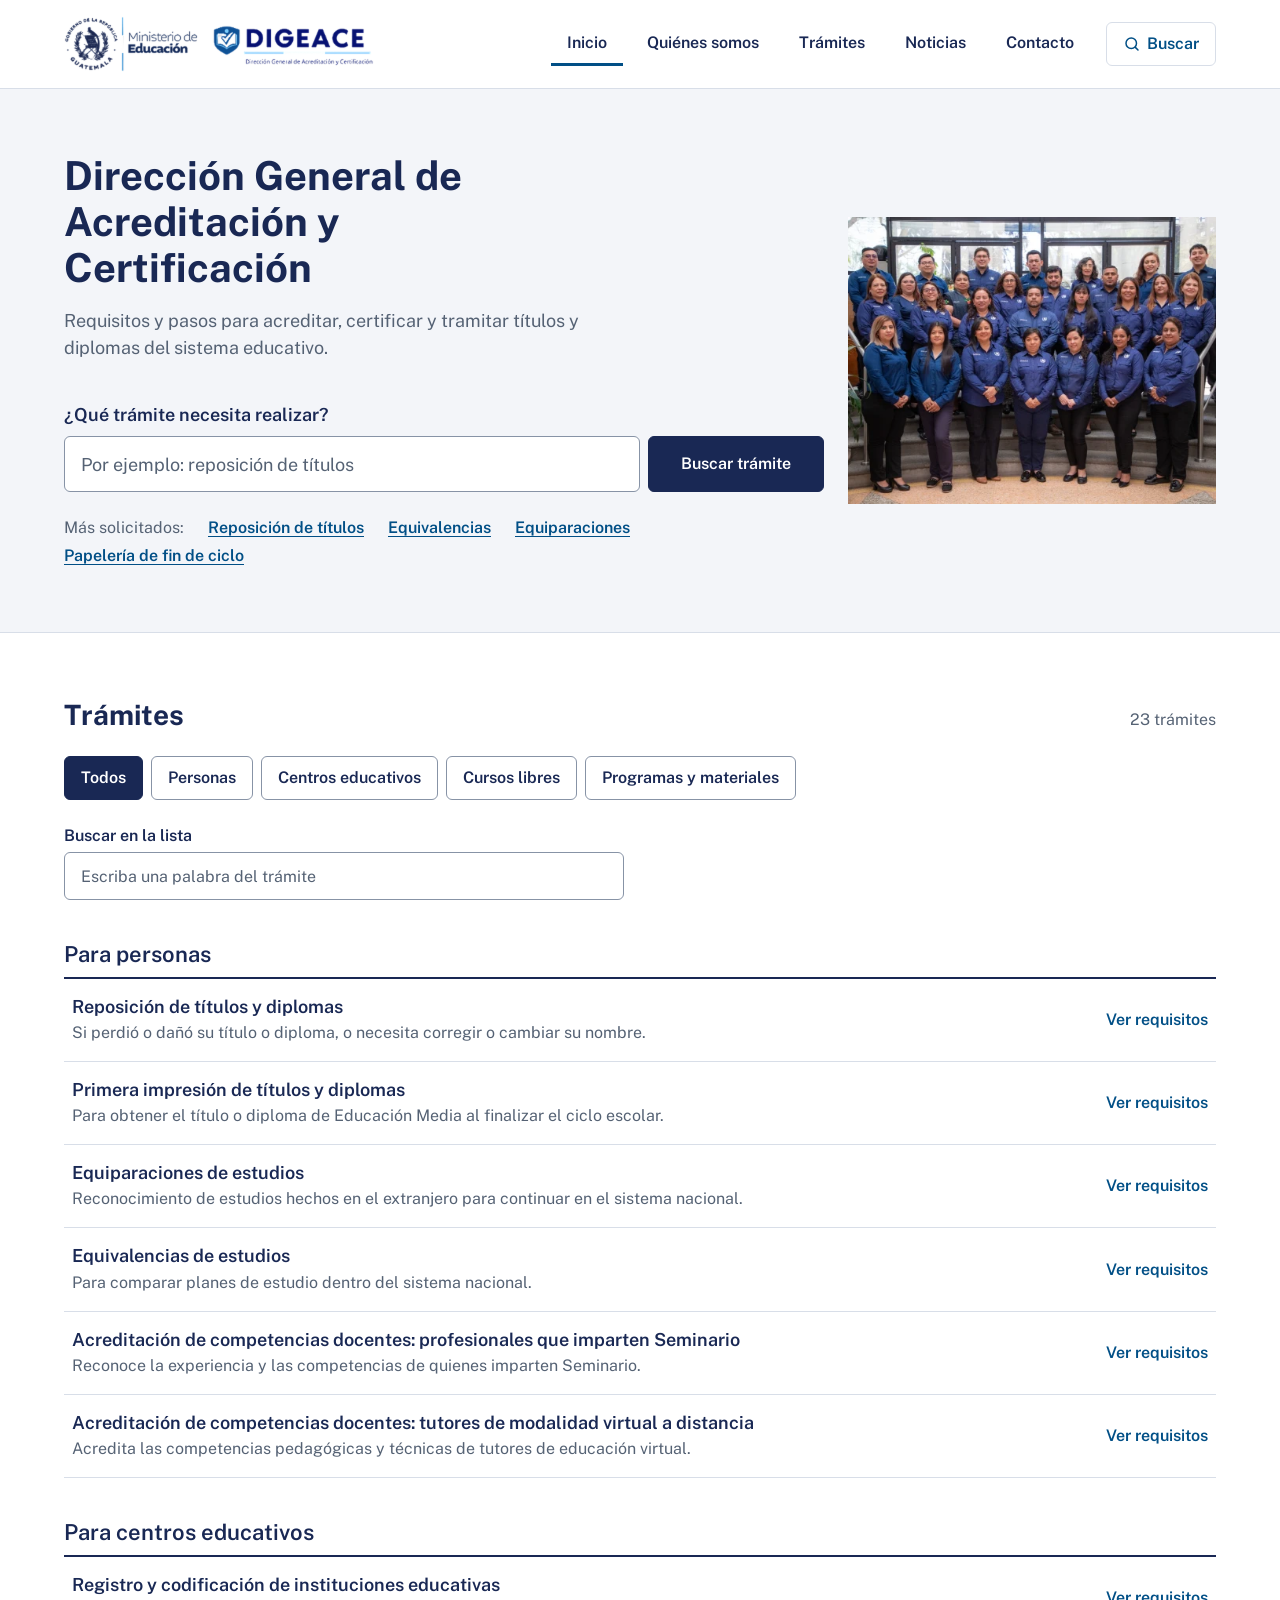
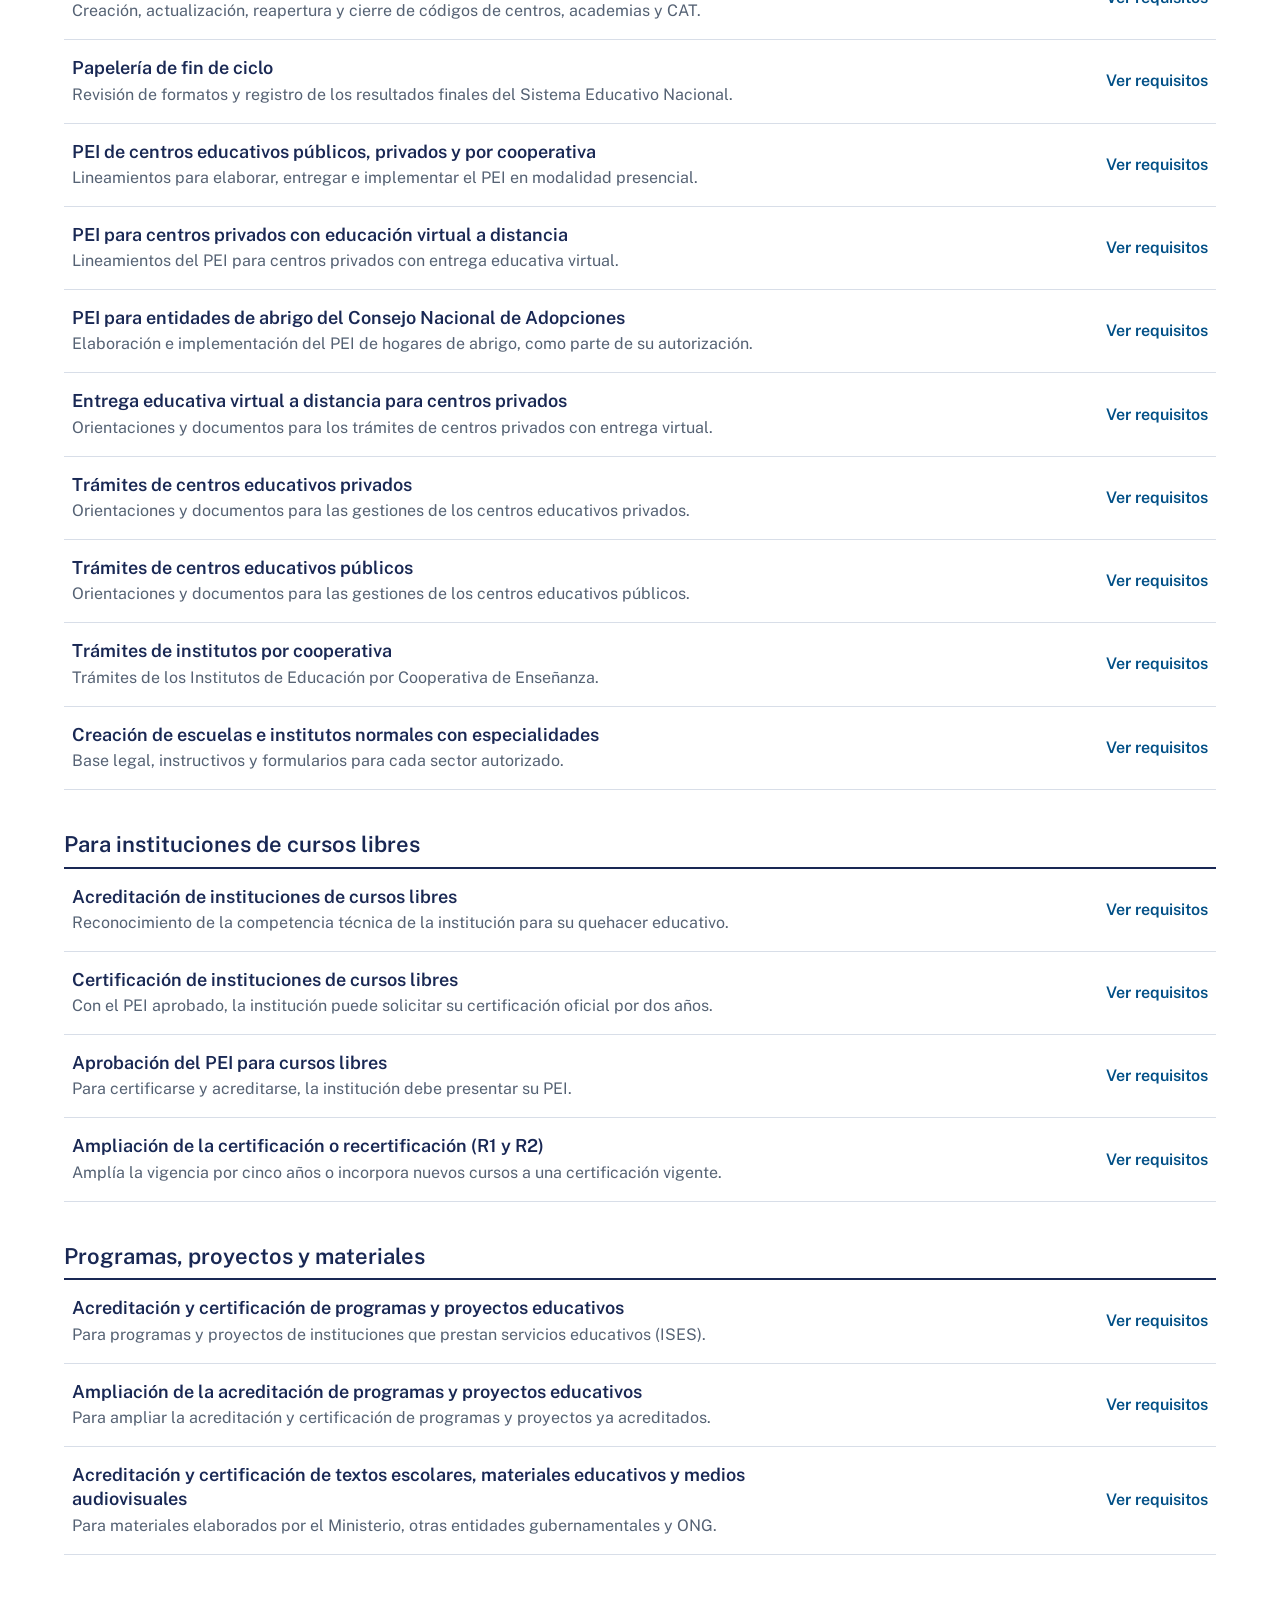
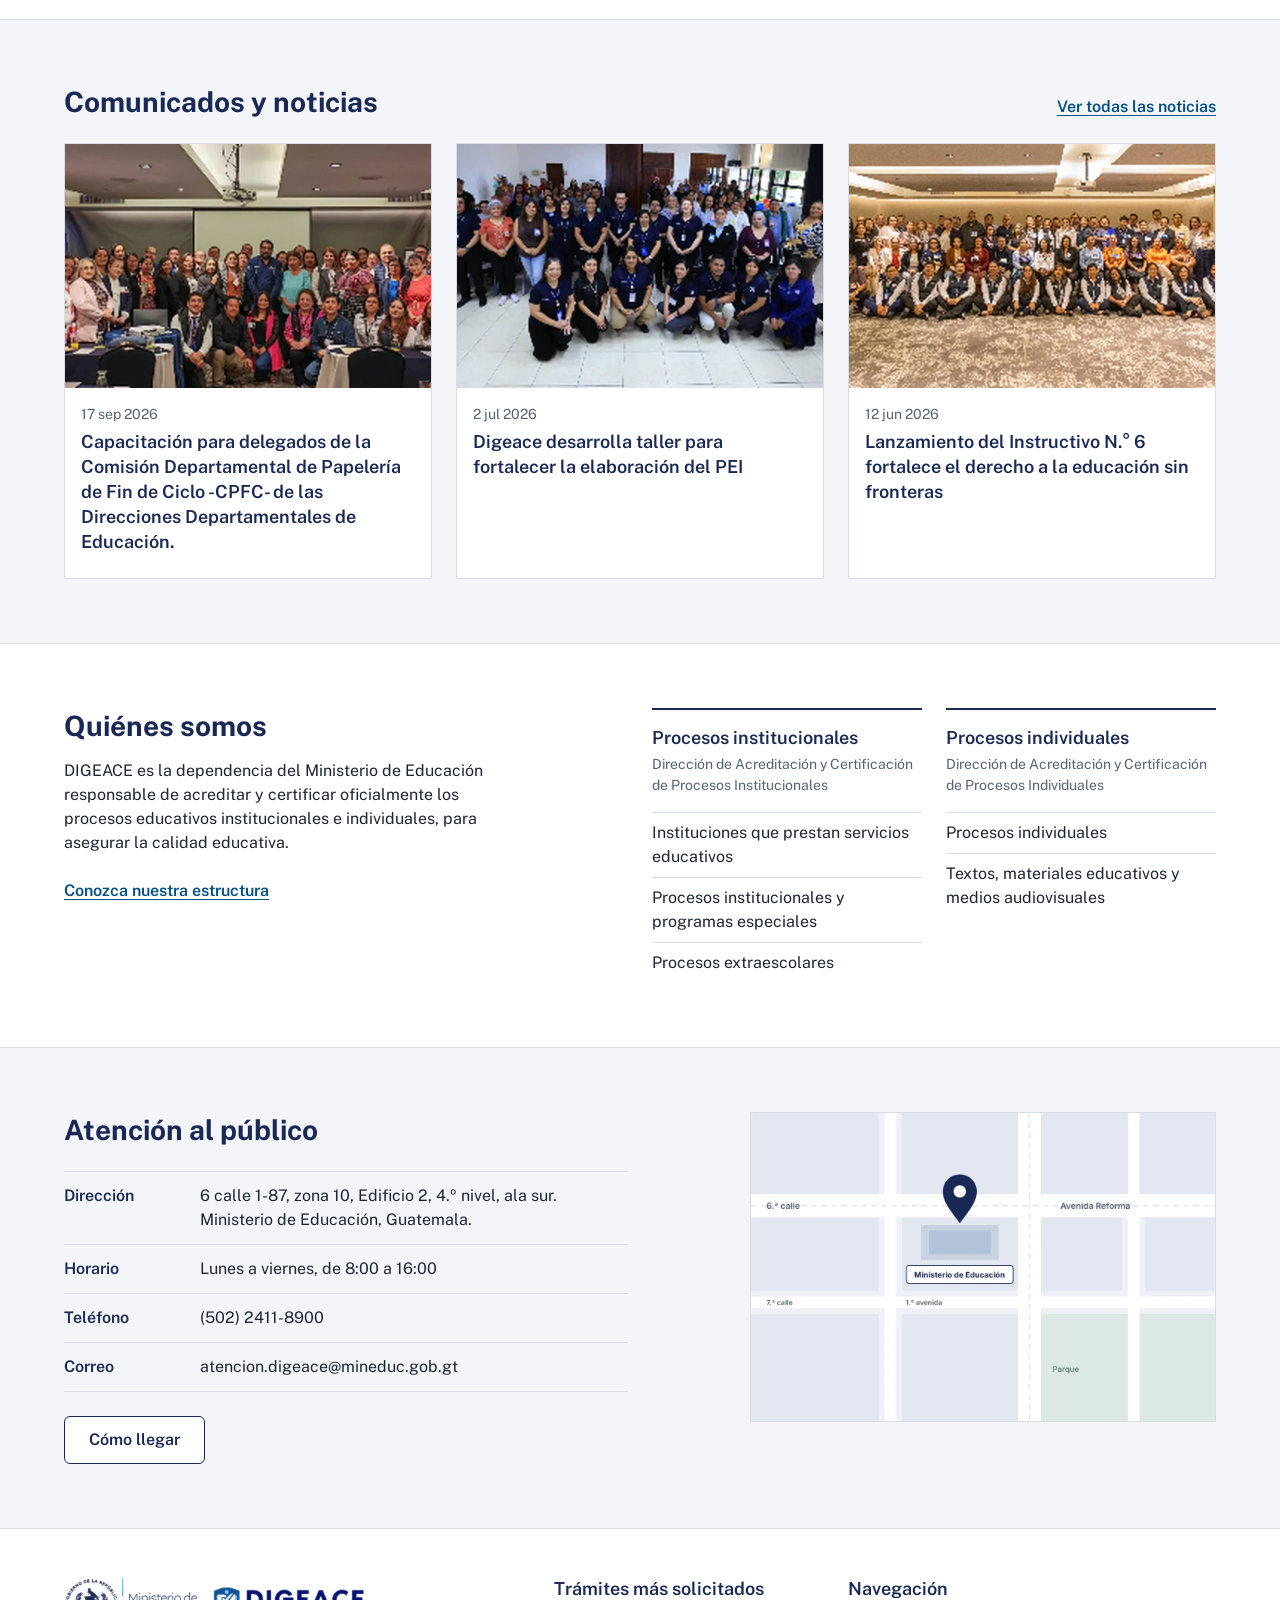
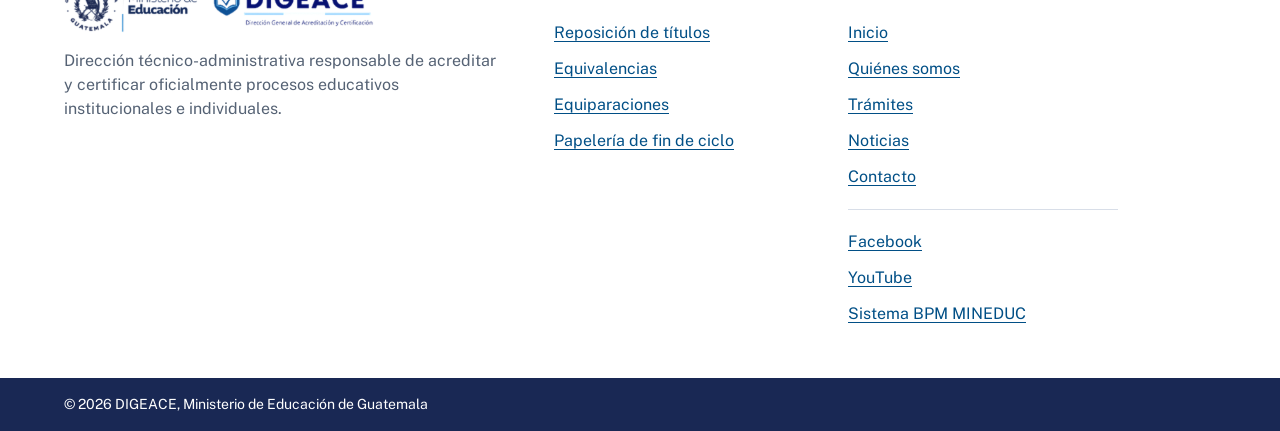
==== commit e4a8cd83: "Reemplazar marcadores por datos e imagen ficticios y quitar la franja de aviso Para importar la pági" ====
--- a/index.html
+++ b/index.html
@@ -13,9 +13,6 @@
 <body>
   <a class="salto" href="#contenido">Saltar al contenido</a>
 
-  <div class="aviso-propuesta">
-    Propuesta conceptual de rediseño. No es el sitio oficial de DIGEACE ni de MINEDUC.
-  </div>
 
   <header class="encabezado">
     <div class="contenedor encabezado__fila">
@@ -109,8 +106,6 @@
           </div>
         </div>
 
-        <p class="aviso-fila" role="status" hidden>La página de este trámite no forma parte de esta propuesta. El ejemplo construido es <a href="tramite-reposicion.html">Reposición de títulos y diplomas</a>.</p>
-
         <div class="sin-resultados" role="status" hidden>
           <p>No encontramos trámites con ese nombre. Pruebe con otra palabra o <button class="enlace-texto" type="button" data-reiniciar>vea la lista completa</button>.</p>
         </div>
@@ -132,7 +127,7 @@
               </a>
             </li>
             <li id="t-primera-impresion-de-titulos-y-diplomas" data-grupo="personas" data-texto="primera impresion de titulos y diplomas para obtener el titulo o diploma de educacion media al finalizar el ciclo escolar.">
-              <a class="fila" href="#" data-pendiente>
+              <a class="fila" href="#">
                 <span class="fila__texto">
                   <h4 class="fila__nombre">Primera impresión de títulos y diplomas</h4>
                   <p class="fila__desc">Para obtener el título o diploma de Educación Media al finalizar el ciclo escolar.</p>
@@ -141,7 +136,7 @@
               </a>
             </li>
             <li id="t-equiparaciones-de-estudios" data-grupo="personas" data-texto="equiparaciones de estudios reconocimiento de estudios hechos en el extranjero para continuar en el sistema nacional.">
-              <a class="fila" href="#" data-pendiente>
+              <a class="fila" href="#">
                 <span class="fila__texto">
                   <h4 class="fila__nombre">Equiparaciones de estudios</h4>
                   <p class="fila__desc">Reconocimiento de estudios hechos en el extranjero para continuar en el sistema nacional.</p>
@@ -150,7 +145,7 @@
               </a>
             </li>
             <li id="t-equivalencias-de-estudios" data-grupo="personas" data-texto="equivalencias de estudios para comparar planes de estudio dentro del sistema nacional.">
-              <a class="fila" href="#" data-pendiente>
+              <a class="fila" href="#">
                 <span class="fila__texto">
                   <h4 class="fila__nombre">Equivalencias de estudios</h4>
                   <p class="fila__desc">Para comparar planes de estudio dentro del sistema nacional.</p>
@@ -159,7 +154,7 @@
               </a>
             </li>
             <li id="t-competencias-docentes-seminario" data-grupo="personas" data-texto="acreditacion de competencias docentes: profesionales que imparten seminario reconoce la experiencia y las competencias de quienes imparten seminario.">
-              <a class="fila" href="#" data-pendiente>
+              <a class="fila" href="#">
                 <span class="fila__texto">
                   <h4 class="fila__nombre">Acreditación de competencias docentes: profesionales que imparten Seminario</h4>
                   <p class="fila__desc">Reconoce la experiencia y las competencias de quienes imparten Seminario.</p>
@@ -168,7 +163,7 @@
               </a>
             </li>
             <li id="t-competencias-docentes-tutores-virtuales" data-grupo="personas" data-texto="acreditacion de competencias docentes: tutores de modalidad virtual a distancia acredita las competencias pedagogicas y tecnicas de tutores de educacion virtual.">
-              <a class="fila" href="#" data-pendiente>
+              <a class="fila" href="#">
                 <span class="fila__texto">
                   <h4 class="fila__nombre">Acreditación de competencias docentes: tutores de modalidad virtual a distancia</h4>
                   <p class="fila__desc">Acredita las competencias pedagógicas y técnicas de tutores de educación virtual.</p>
@@ -185,7 +180,7 @@
           </summary>
           <ul class="lista">
             <li id="t-registro-y-codificacion" data-grupo="centros" data-texto="registro y codificacion de instituciones educativas creacion, actualizacion, reapertura y cierre de codigos de centros, academias y cat.">
-              <a class="fila" href="#" data-pendiente>
+              <a class="fila" href="#">
                 <span class="fila__texto">
                   <h4 class="fila__nombre">Registro y codificación de instituciones educativas</h4>
                   <p class="fila__desc">Creación, actualización, reapertura y cierre de códigos de centros, academias y CAT.</p>
@@ -194,7 +189,7 @@
               </a>
             </li>
             <li id="t-papeleria-de-fin-de-ciclo" data-grupo="centros" data-texto="papeleria de fin de ciclo revision de formatos y registro de los resultados finales del sistema educativo nacional.">
-              <a class="fila" href="#" data-pendiente>
+              <a class="fila" href="#">
                 <span class="fila__texto">
                   <h4 class="fila__nombre">Papelería de fin de ciclo</h4>
                   <p class="fila__desc">Revisión de formatos y registro de los resultados finales del Sistema Educativo Nacional.</p>
@@ -203,7 +198,7 @@
               </a>
             </li>
             <li id="t-pei-publicos-privados-cooperativa" data-grupo="centros" data-texto="pei de centros educativos publicos, privados y por cooperativa lineamientos para elaborar, entregar e implementar el pei en modalidad presencial.">
-              <a class="fila" href="#" data-pendiente>
+              <a class="fila" href="#">
                 <span class="fila__texto">
                   <h4 class="fila__nombre">PEI de centros educativos públicos, privados y por cooperativa</h4>
                   <p class="fila__desc">Lineamientos para elaborar, entregar e implementar el PEI en modalidad presencial.</p>
@@ -212,7 +207,7 @@
               </a>
             </li>
             <li id="t-pei-privados-virtual" data-grupo="centros" data-texto="pei para centros privados con educacion virtual a distancia lineamientos del pei para centros privados con entrega educativa virtual.">
-              <a class="fila" href="#" data-pendiente>
+              <a class="fila" href="#">
                 <span class="fila__texto">
                   <h4 class="fila__nombre">PEI para centros privados con educación virtual a distancia</h4>
                   <p class="fila__desc">Lineamientos del PEI para centros privados con entrega educativa virtual.</p>
@@ -221,7 +216,7 @@
               </a>
             </li>
             <li id="t-pei-entidades-de-abrigo-cna" data-grupo="centros" data-texto="pei para entidades de abrigo del consejo nacional de adopciones elaboracion e implementacion del pei de hogares de abrigo, como parte de su autorizacion.">
-              <a class="fila" href="#" data-pendiente>
+              <a class="fila" href="#">
                 <span class="fila__texto">
                   <h4 class="fila__nombre">PEI para entidades de abrigo del Consejo Nacional de Adopciones</h4>
                   <p class="fila__desc">Elaboración e implementación del PEI de hogares de abrigo, como parte de su autorización.</p>
@@ -230,7 +225,7 @@
               </a>
             </li>
             <li id="t-entrega-virtual-centros-privados" data-grupo="centros" data-texto="entrega educativa virtual a distancia para centros privados orientaciones y documentos para los tramites de centros privados con entrega virtual.">
-              <a class="fila" href="#" data-pendiente>
+              <a class="fila" href="#">
                 <span class="fila__texto">
                   <h4 class="fila__nombre">Entrega educativa virtual a distancia para centros privados</h4>
                   <p class="fila__desc">Orientaciones y documentos para los trámites de centros privados con entrega virtual.</p>
@@ -239,7 +234,7 @@
               </a>
             </li>
             <li id="t-tramites-centros-privados" data-grupo="centros" data-texto="tramites de centros educativos privados orientaciones y documentos para las gestiones de los centros educativos privados.">
-              <a class="fila" href="#" data-pendiente>
+              <a class="fila" href="#">
                 <span class="fila__texto">
                   <h4 class="fila__nombre">Trámites de centros educativos privados</h4>
                   <p class="fila__desc">Orientaciones y documentos para las gestiones de los centros educativos privados.</p>
@@ -248,7 +243,7 @@
               </a>
             </li>
             <li id="t-tramites-centros-publicos" data-grupo="centros" data-texto="tramites de centros educativos publicos orientaciones y documentos para las gestiones de los centros educativos publicos.">
-              <a class="fila" href="#" data-pendiente>
+              <a class="fila" href="#">
                 <span class="fila__texto">
                   <h4 class="fila__nombre">Trámites de centros educativos públicos</h4>
                   <p class="fila__desc">Orientaciones y documentos para las gestiones de los centros educativos públicos.</p>
@@ -257,7 +252,7 @@
               </a>
             </li>
             <li id="t-tramites-institutos-cooperativa" data-grupo="centros" data-texto="tramites de institutos por cooperativa tramites de los institutos de educacion por cooperativa de ensenanza.">
-              <a class="fila" href="#" data-pendiente>
+              <a class="fila" href="#">
                 <span class="fila__texto">
                   <h4 class="fila__nombre">Trámites de institutos por cooperativa</h4>
                   <p class="fila__desc">Trámites de los Institutos de Educación por Cooperativa de Enseñanza.</p>
@@ -266,7 +261,7 @@
               </a>
             </li>
             <li id="t-creacion-escuelas-institutos-normales" data-grupo="centros" data-texto="creacion de escuelas e institutos normales con especialidades base legal, instructivos y formularios para cada sector autorizado.">
-              <a class="fila" href="#" data-pendiente>
+              <a class="fila" href="#">
                 <span class="fila__texto">
                   <h4 class="fila__nombre">Creación de escuelas e institutos normales con especialidades</h4>
                   <p class="fila__desc">Base legal, instructivos y formularios para cada sector autorizado.</p>
@@ -283,7 +278,7 @@
           </summary>
           <ul class="lista">
             <li id="t-acreditacion-cursos-libres" data-grupo="cursos" data-texto="acreditacion de instituciones de cursos libres reconocimiento de la competencia tecnica de la institucion para su quehacer educativo.">
-              <a class="fila" href="#" data-pendiente>
+              <a class="fila" href="#">
                 <span class="fila__texto">
                   <h4 class="fila__nombre">Acreditación de instituciones de cursos libres</h4>
                   <p class="fila__desc">Reconocimiento de la competencia técnica de la institución para su quehacer educativo.</p>
@@ -292,7 +287,7 @@
               </a>
             </li>
             <li id="t-certificacion-cursos-libres" data-grupo="cursos" data-texto="certificacion de instituciones de cursos libres con el pei aprobado, la institucion puede solicitar su certificacion oficial por dos anos.">
-              <a class="fila" href="#" data-pendiente>
+              <a class="fila" href="#">
                 <span class="fila__texto">
                   <h4 class="fila__nombre">Certificación de instituciones de cursos libres</h4>
                   <p class="fila__desc">Con el PEI aprobado, la institución puede solicitar su certificación oficial por dos años.</p>
@@ -301,7 +296,7 @@
               </a>
             </li>
             <li id="t-aprobacion-pei-cursos-libres" data-grupo="cursos" data-texto="aprobacion del pei para cursos libres para certificarse y acreditarse, la institucion debe presentar su pei.">
-              <a class="fila" href="#" data-pendiente>
+              <a class="fila" href="#">
                 <span class="fila__texto">
                   <h4 class="fila__nombre">Aprobación del PEI para cursos libres</h4>
                   <p class="fila__desc">Para certificarse y acreditarse, la institución debe presentar su PEI.</p>
@@ -310,7 +305,7 @@
               </a>
             </li>
             <li id="t-ampliacion-recertificacion-r1-r2" data-grupo="cursos" data-texto="ampliacion de la certificacion o recertificacion (r1 y r2) amplia la vigencia por cinco anos o incorpora nuevos cursos a una certificacion vigente.">
-              <a class="fila" href="#" data-pendiente>
+              <a class="fila" href="#">
                 <span class="fila__texto">
                   <h4 class="fila__nombre">Ampliación de la certificación o recertificación (R1 y R2)</h4>
                   <p class="fila__desc">Amplía la vigencia por cinco años o incorpora nuevos cursos a una certificación vigente.</p>
@@ -327,7 +322,7 @@
           </summary>
           <ul class="lista">
             <li id="t-acreditacion-programas-proyectos" data-grupo="programas" data-texto="acreditacion y certificacion de programas y proyectos educativos para programas y proyectos de instituciones que prestan servicios educativos (ises).">
-              <a class="fila" href="#" data-pendiente>
+              <a class="fila" href="#">
                 <span class="fila__texto">
                   <h4 class="fila__nombre">Acreditación y certificación de programas y proyectos educativos</h4>
                   <p class="fila__desc">Para programas y proyectos de instituciones que prestan servicios educativos (ISES).</p>
@@ -336,7 +331,7 @@
               </a>
             </li>
             <li id="t-ampliacion-acreditacion-programas-proyectos" data-grupo="programas" data-texto="ampliacion de la acreditacion de programas y proyectos educativos para ampliar la acreditacion y certificacion de programas y proyectos ya acreditados.">
-              <a class="fila" href="#" data-pendiente>
+              <a class="fila" href="#">
                 <span class="fila__texto">
                   <h4 class="fila__nombre">Ampliación de la acreditación de programas y proyectos educativos</h4>
                   <p class="fila__desc">Para ampliar la acreditación y certificación de programas y proyectos ya acreditados.</p>
@@ -345,7 +340,7 @@
               </a>
             </li>
             <li id="t-textos-materiales-audiovisuales" data-grupo="programas" data-texto="acreditacion y certificacion de textos escolares, materiales educativos y medios audiovisuales para materiales elaborados por el ministerio, otras entidades gubernamentales y ong.">
-              <a class="fila" href="#" data-pendiente>
+              <a class="fila" href="#">
                 <span class="fila__texto">
                   <h4 class="fila__nombre">Acreditación y certificación de textos escolares, materiales educativos y medios audiovisuales</h4>
                   <p class="fila__desc">Para materiales elaborados por el Ministerio, otras entidades gubernamentales y ONG.</p>
@@ -432,15 +427,15 @@
           <h2 id="titulo-atencion">Atención al público</h2>
           <dl class="datos">
             <div><dt>Dirección</dt><dd>6 calle 1-87, zona 10, Edificio 2, 4.º nivel, ala sur. Ministerio de Educación, Guatemala.</dd></div>
-            <div><dt>Horario</dt><dd><span class="marcador">[Horario de atención]</span></dd></div>
-            <div><dt>Teléfono</dt><dd><span class="marcador">[Teléfono]</span></dd></div>
-            <div><dt>Correo</dt><dd><span class="marcador">[Correo institucional]</span></dd></div>
+            <div><dt>Horario</dt><dd>Lunes a viernes, de 8:00 a 16:00</dd></div>
+            <div><dt>Teléfono</dt><dd>(502) 2411-8900</dd></div>
+            <div><dt>Correo</dt><dd>atencion.digeace@mineduc.gob.gt</dd></div>
           </dl>
-          <a class="boton-secundario" href="https://www.google.com/maps/search/?api=1&amp;query=Ministerio+de+Educaci%C3%B3n+6+calle+1-87+zona+10+Guatemala" rel="noopener">Cómo llegar<span class="solo-lectores"> (se abre en Google Maps)</span></a>
-        </div>
-        <div class="atencion__foto" role="img" aria-label="Espacio reservado para el mapa o una foto de la entrada">
-          <span>[Mapa o foto de la entrada]</span>
-        </div>
+          <a class="boton-secundario" href="https://www.google.com/maps/search/?api=1&amp;query=Ministerio+de+Educaci%C3%B3n+6+calle+1-87+zona+10+Guatemala" rel="noopener" aria-label="Cómo llegar (se abre en Google Maps)">Cómo llegar</a>
+        </div>
+        <figure class="atencion__foto">
+          <img src="assets/mapa-sede.webp" width="1200" height="800" loading="lazy" alt="Mapa con la ubicación de la sede del Ministerio de Educación, en la zona 10">
+        </figure>
       </div>
     </section>
   </main>
@@ -473,9 +468,9 @@
         </ul>
         <div class="pie__redes">
           <ul>
-            <li><a href="#pie" data-pendiente>Facebook</a></li>
-            <li><a href="#pie" data-pendiente>YouTube</a></li>
-            <li><a href="#pie" data-pendiente>Sistema BPM MINEDUC</a></li>
+            <li><a href="#">Facebook</a></li>
+            <li><a href="#">YouTube</a></li>
+            <li><a href="#">Sistema BPM MINEDUC</a></li>
           </ul>
         </div>
       </div>
--- a/css/styles.css
+++ b/css/styles.css
@@ -62,15 +62,6 @@
   border-radius: var(--radio);
 }
 .salto:focus { top: var(--e1); }
-
-/* Aviso de propuesta conceptual */
-.aviso-propuesta {
-  padding: 6px var(--e2);
-  background: var(--azul-institucional);
-  color: #fff;
-  font-size: 14px;
-  text-align: center;
-}
 
 /* Encabezado */
 .encabezado {
@@ -294,8 +285,6 @@
 /* Móvil */
 @media (max-width: 767px) {
   .contenedor { padding-inline: var(--e2); }
-
-  .aviso-propuesta { font-size: 13px; }
 
   .encabezado__fila { min-height: 64px; gap: var(--e2); }
   .encabezado__logo img { height: 36px; }
@@ -444,13 +433,13 @@
 .fila__accion { font-weight: 600; color: var(--azul-accion); white-space: nowrap; text-underline-offset: 3px; }
 .fila:hover .fila__accion, .fila:focus-visible .fila__accion { text-decoration: underline; }
 
-.aviso-fila, .sin-resultados {
+.sin-resultados {
   margin-bottom: var(--e3);
   padding: var(--e2);
   background: var(--superficie);
   border-left: 3px solid var(--azul-accion);
 }
-.aviso-fila[hidden], .sin-resultados[hidden] { display: none; }
+.sin-resultados[hidden] { display: none; }
 
 /* Noticias */
 .noticias { display: grid; grid-template-columns: repeat(3, 1fr); gap: var(--e3); margin: 0; padding: 0; list-style: none; }
@@ -486,14 +475,14 @@
 .datos > div:last-child { border-bottom: 1px solid var(--linea); }
 .datos dt { font-weight: 600; color: var(--azul-institucional); }
 .datos dd { margin: 0; }
-.marcador { display: inline-block; padding: 0 8px; color: var(--azul-accion); border: 1px dashed var(--azul-accion); border-radius: var(--radio); background: var(--fondo); }
 .boton-secundario {
   display: inline-flex; align-items: center; min-height: 48px; padding: 0 var(--e3);
   font-weight: 600; color: var(--azul-institucional); text-decoration: none;
   background: var(--fondo); border: 1px solid var(--azul-institucional); border-radius: var(--radio);
 }
 .boton-secundario:hover { background: var(--azul-institucional); color: #fff; }
-.atencion__foto { grid-column: 8 / span 5; display: grid; place-items: center; min-height: 280px; padding: var(--e3); text-align: center; color: var(--azul-accion); background: var(--fondo); border: 1px dashed var(--azul-accion); border-radius: var(--radio); }
+.atencion__foto { grid-column: 8 / span 5; margin: 0; }
+.atencion__foto img { width: 100%; aspect-ratio: 3 / 2; object-fit: cover; border: 1px solid var(--linea); }
 
 /* Pie */
 .pie { background: var(--fondo); border-top: 1px solid var(--linea); }
@@ -535,8 +524,7 @@
 .lateral__bloque ul { margin: 0; padding: 0; list-style: none; }
 .lateral__bloque li { padding: 8px 0; border-top: 1px solid var(--linea); }
 .lateral__bloque li:first-child { border-top: 0; padding-top: 0; }
-.lateral__bloque .marcador { margin-top: 4px; font-size: 14px; }
-
+.lateral__bloque 
 .pasos { margin: 0; padding: 0; list-style: none; counter-reset: paso; }
 .paso { position: relative; display: grid; grid-template-columns: 40px 1fr; column-gap: var(--e2); padding-bottom: var(--e3); counter-increment: paso; }
 .paso::before {
@@ -612,7 +600,6 @@
   .noticias li:nth-child(3) { grid-column: auto; }
   .quienes__direcciones { grid-template-columns: 1fr; }
   .datos > div { grid-template-columns: 1fr; gap: 2px; }
-  .atencion__foto { min-height: 160px; }
   .pie__col, .pie__col:nth-of-type(3) { grid-column: 1 / -1; }
   .pie__rejilla { padding-block: var(--e5); }
 
@@ -629,7 +616,6 @@
 }
 
 /* Utilidades */
-.solo-lectores { position: absolute; width: 1px; height: 1px; margin: -1px; padding: 0; overflow: hidden; clip: rect(0 0 0 0); white-space: nowrap; border: 0; }
 .texto-ancho { max-width: 68ch; }
 .intro__texto h2 + p { margin-top: var(--e2); }
 #estructura > h2, #seguimiento-monitoreo > h2 { margin-bottom: var(--e3); }
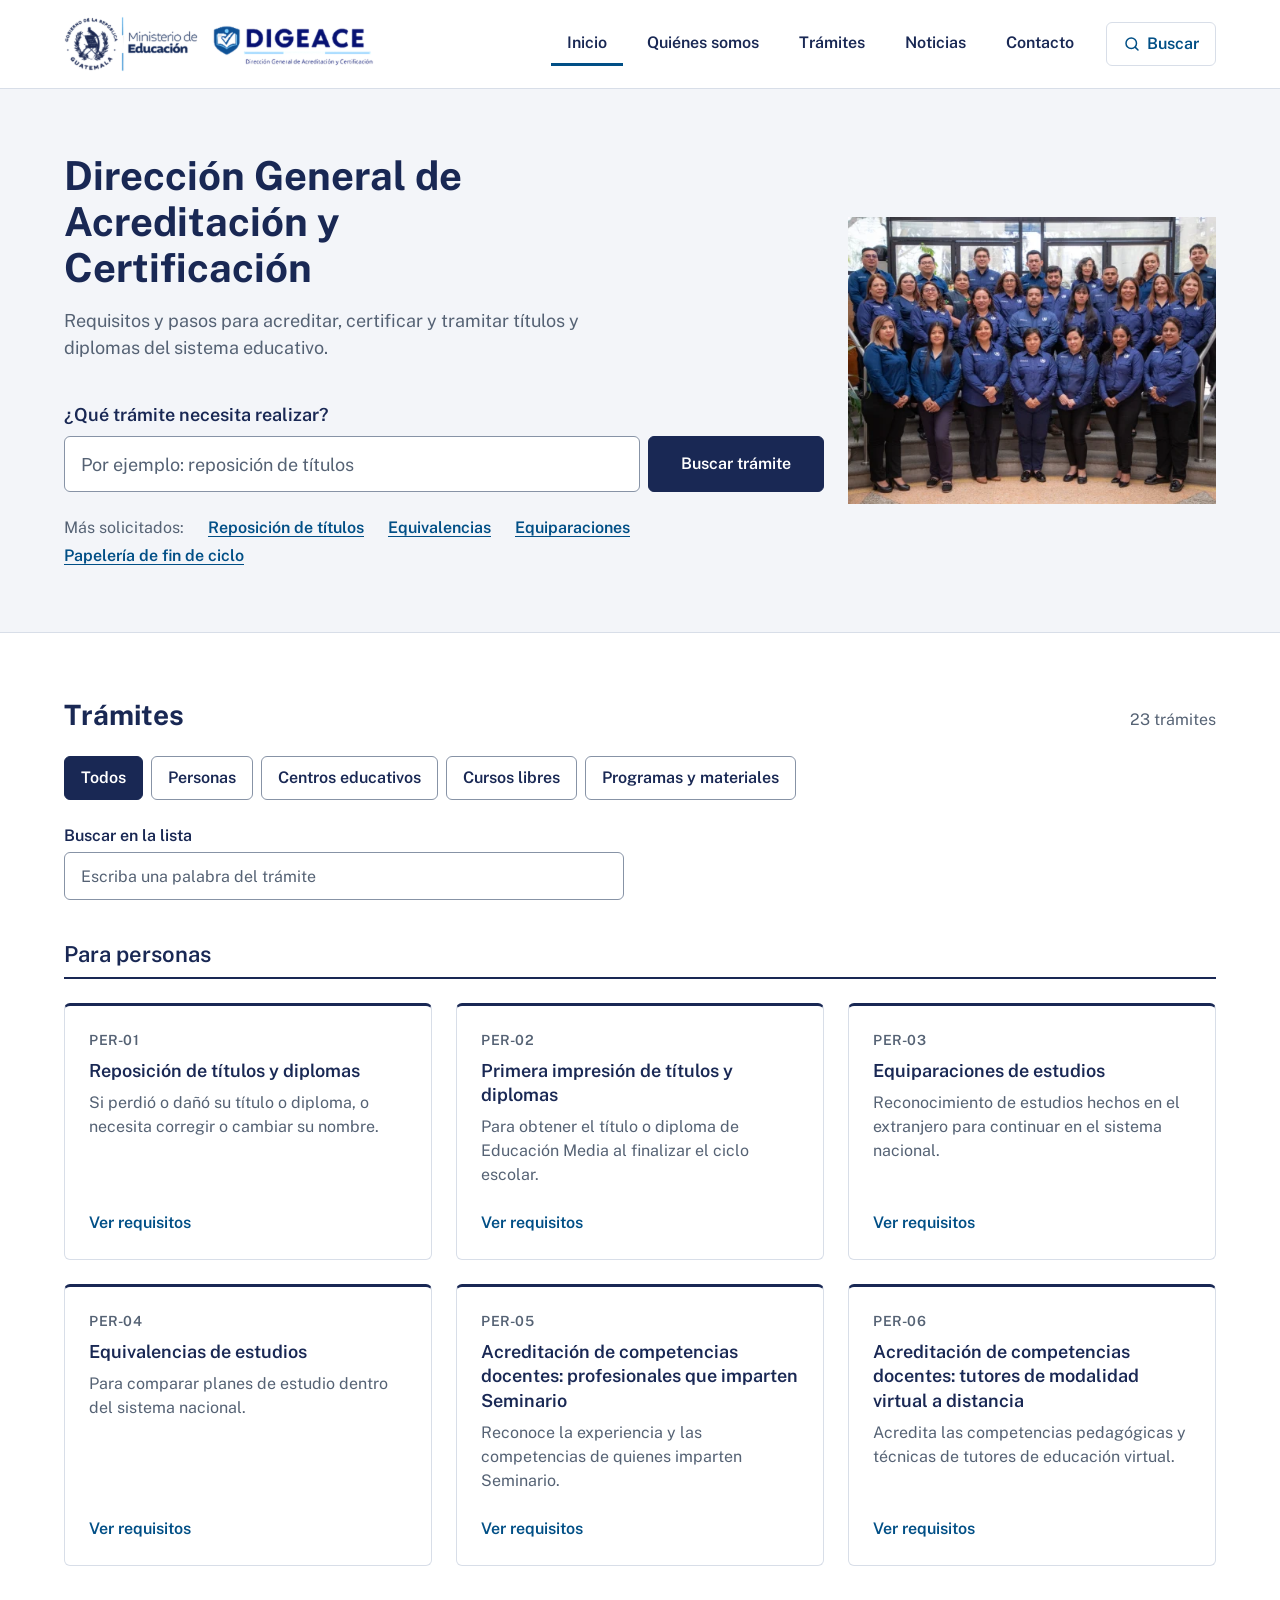
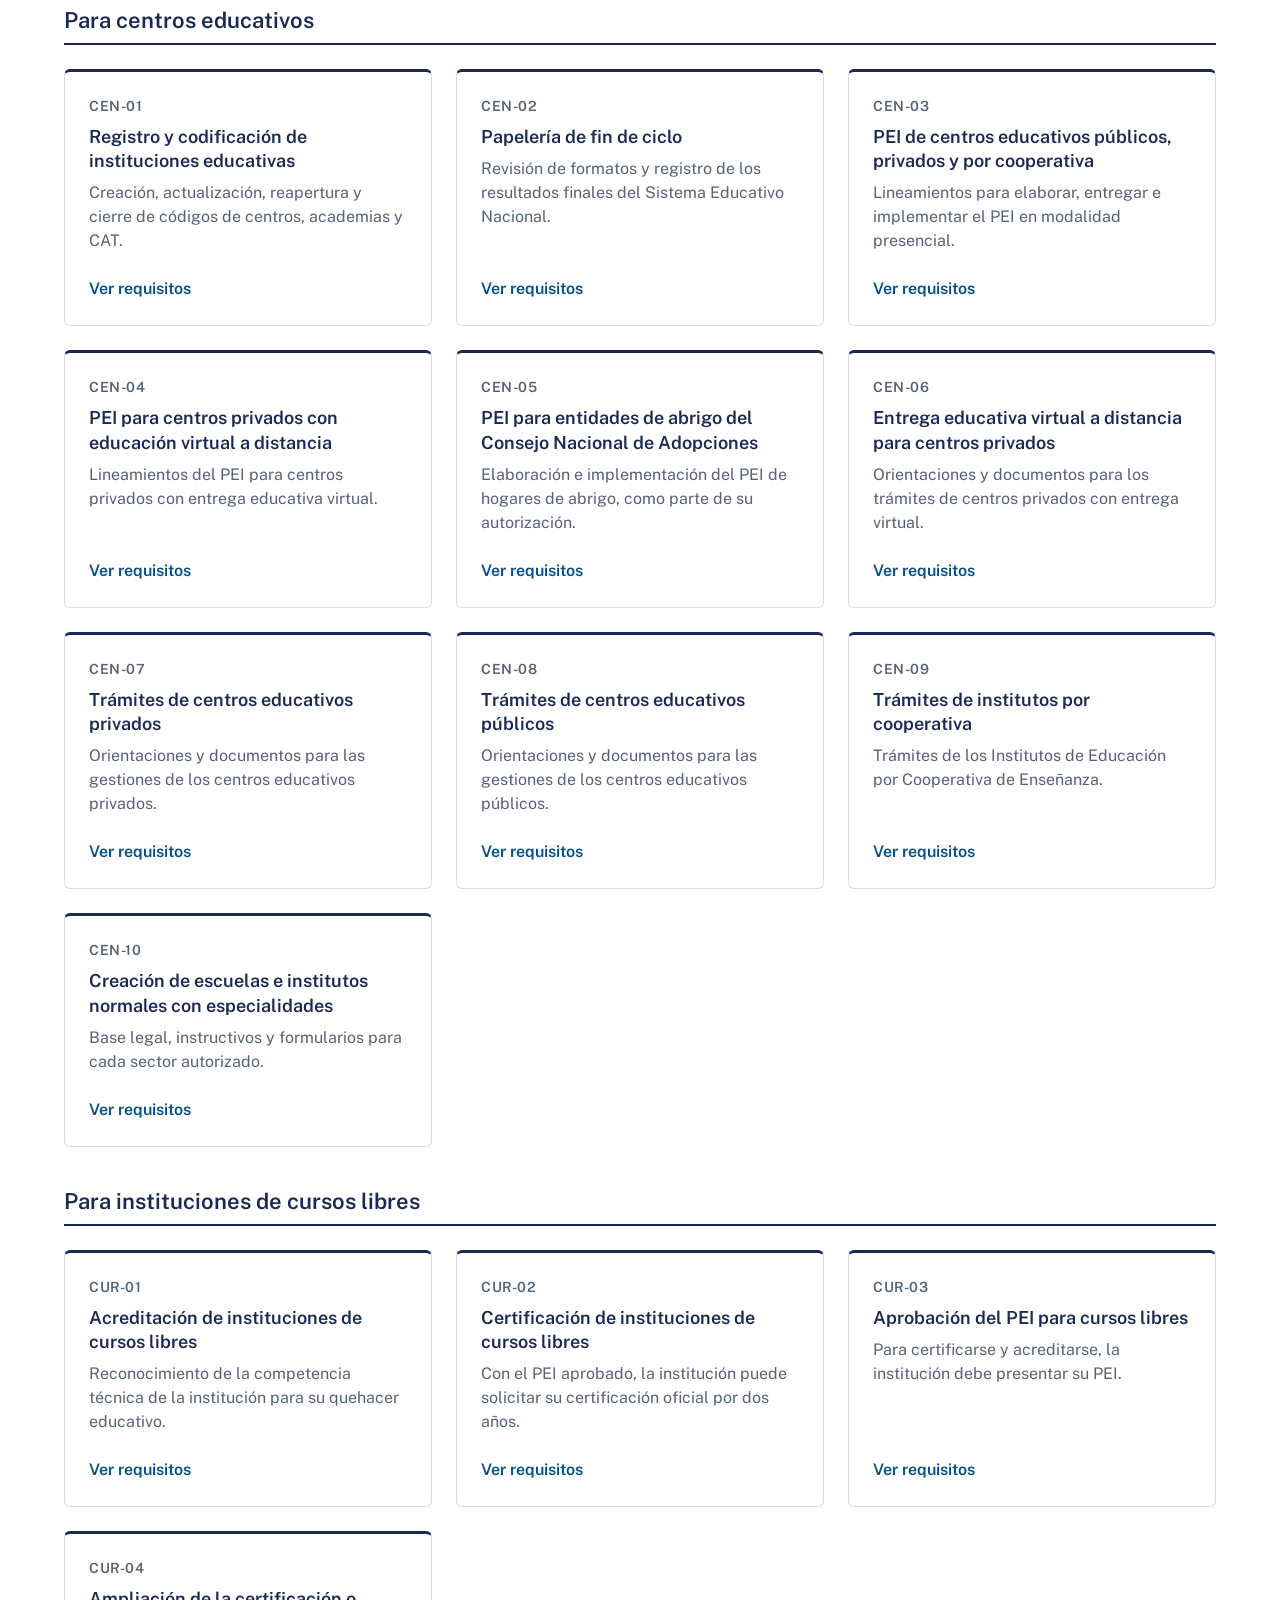
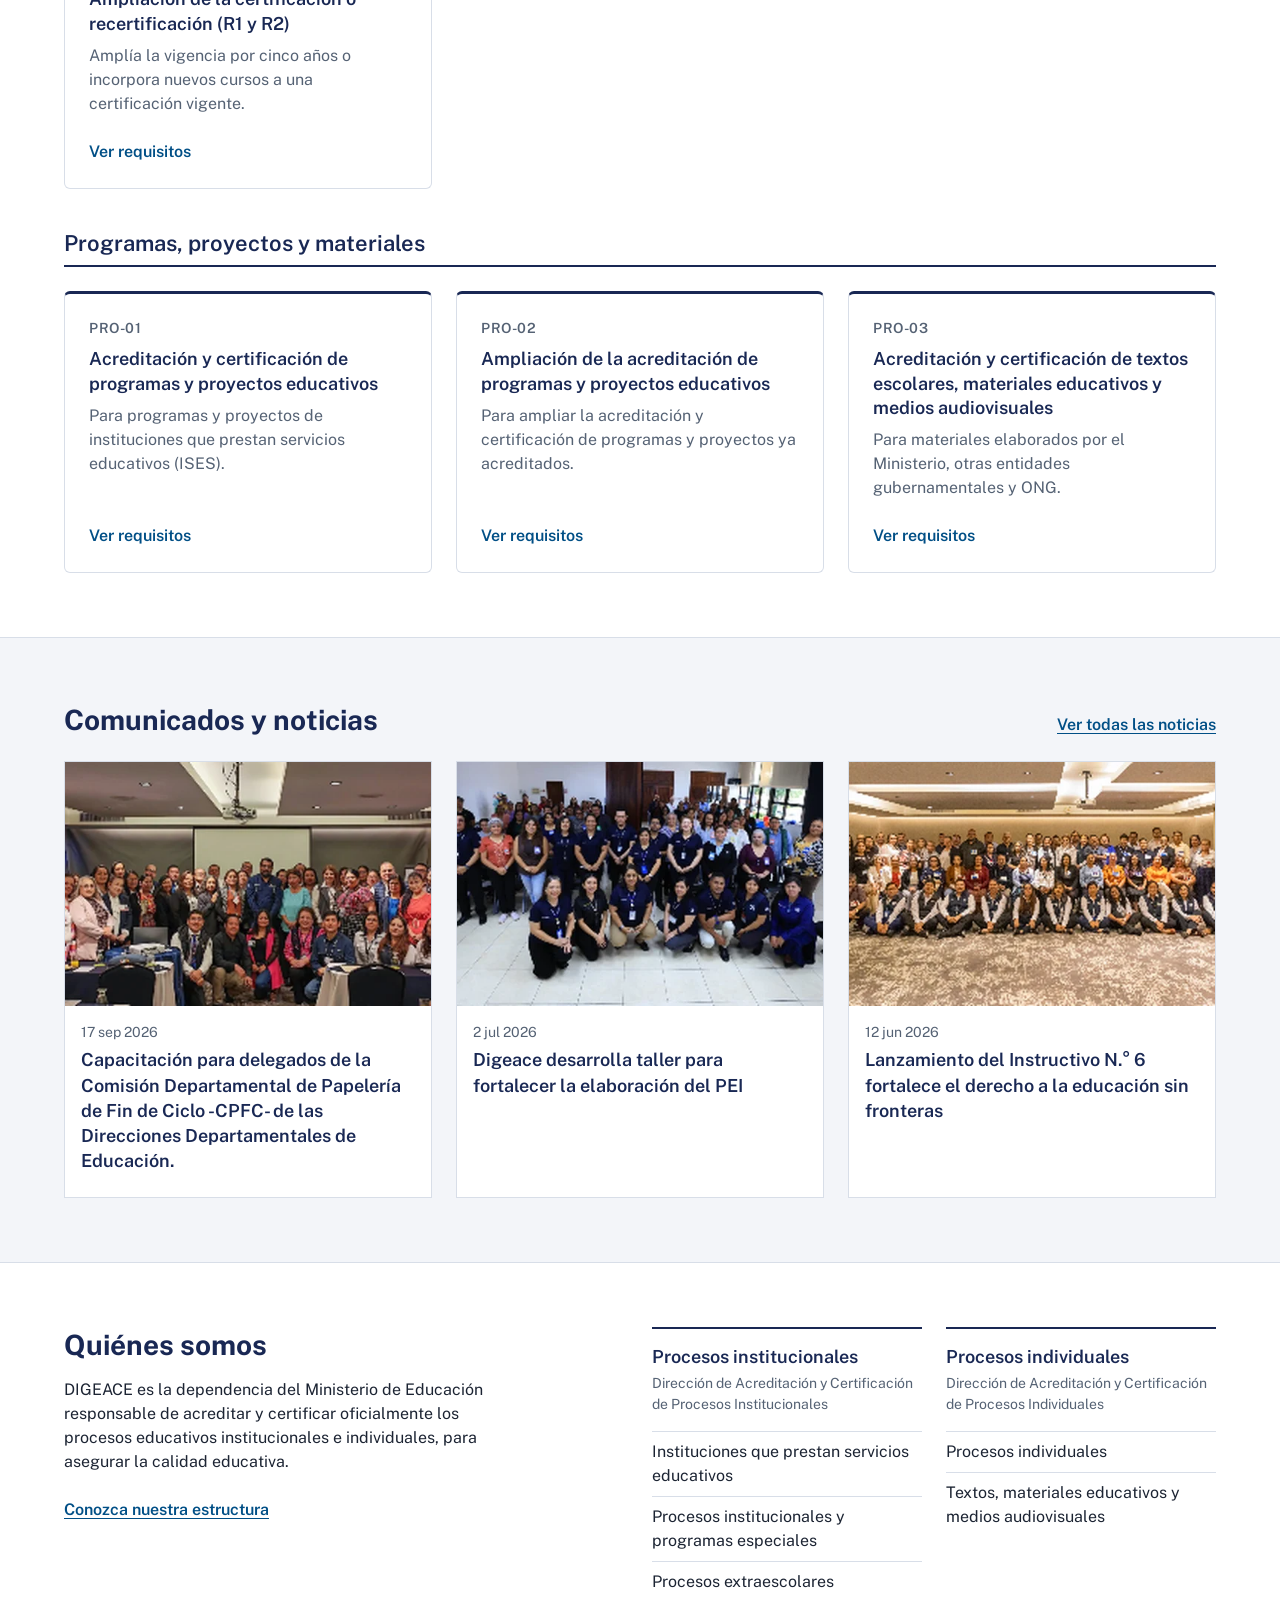
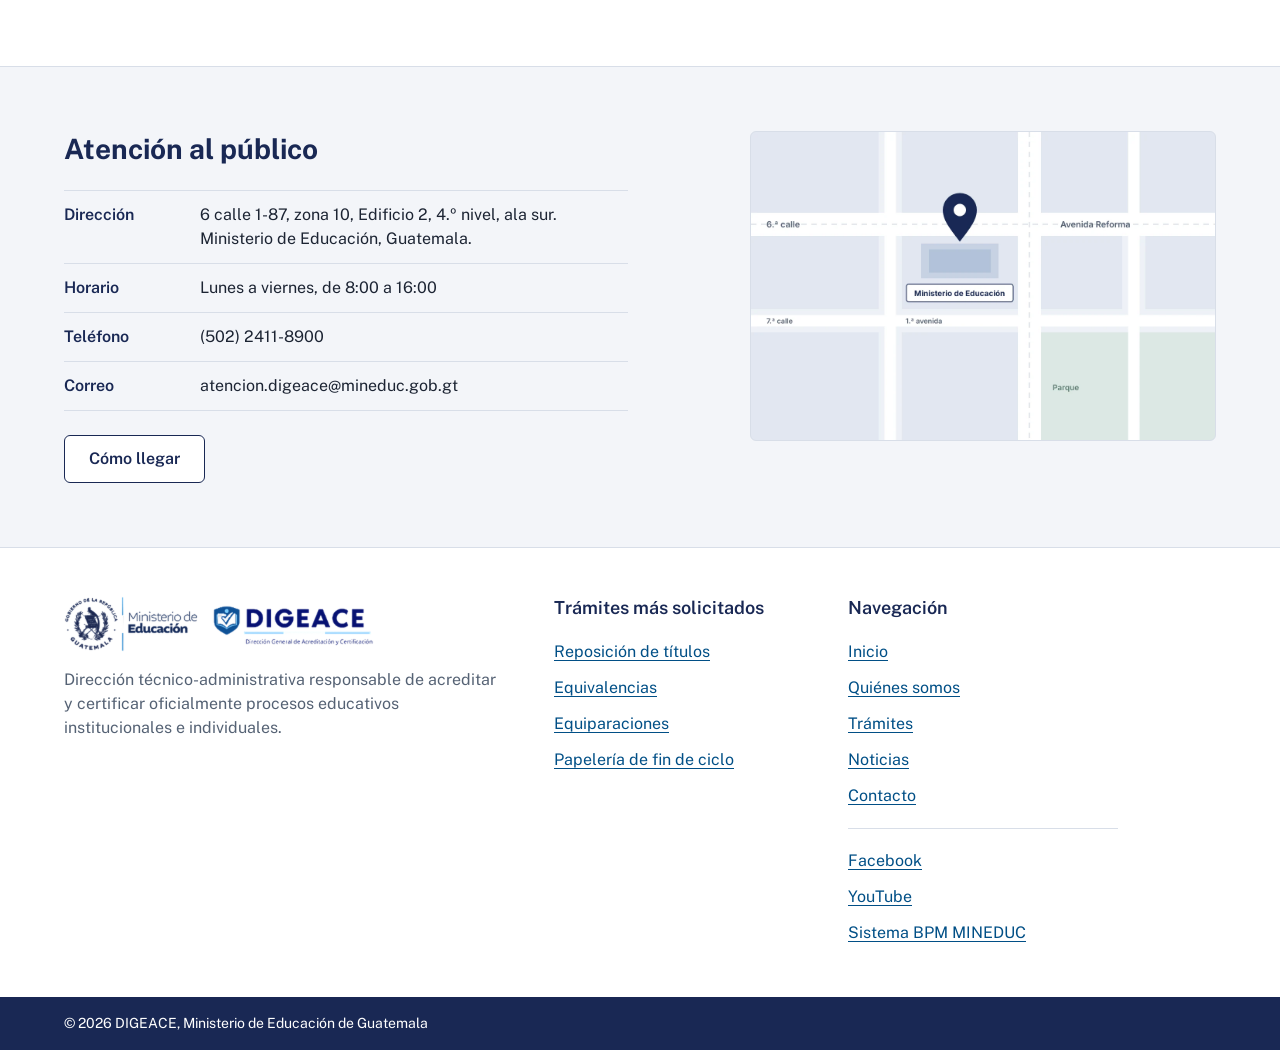
==== commit a3dec993: "Trámites en tarjetas y mapa incrustado por dirección Co-Authored-By: Claude Sonnet 5.5 <noreply@anth" ====
--- a/index.html
+++ b/index.html
@@ -118,57 +118,51 @@
           </summary>
           <ul class="lista">
             <li id="t-reposicion-de-titulos-y-diplomas" data-grupo="personas" data-texto="reposicion de titulos y diplomas si perdio o dano su titulo o diploma, o necesita corregir o cambiar su nombre.">
-              <a class="fila" href="tramite-reposicion.html">
-                <span class="fila__texto">
-                  <h4 class="fila__nombre">Reposición de títulos y diplomas</h4>
-                  <p class="fila__desc">Si perdió o dañó su título o diploma, o necesita corregir o cambiar su nombre.</p>
-                </span>
-                <span class="fila__accion">Ver requisitos</span>
+              <a class="tarjeta" href="tramite-reposicion.html">
+                <span class="tarjeta__codigo">PER-01</span>
+                <h4 class="tarjeta__nombre">Reposición de títulos y diplomas</h4>
+                <p class="tarjeta__desc">Si perdió o dañó su título o diploma, o necesita corregir o cambiar su nombre.</p>
+                <span class="tarjeta__accion">Ver requisitos</span>
               </a>
             </li>
             <li id="t-primera-impresion-de-titulos-y-diplomas" data-grupo="personas" data-texto="primera impresion de titulos y diplomas para obtener el titulo o diploma de educacion media al finalizar el ciclo escolar.">
-              <a class="fila" href="#">
-                <span class="fila__texto">
-                  <h4 class="fila__nombre">Primera impresión de títulos y diplomas</h4>
-                  <p class="fila__desc">Para obtener el título o diploma de Educación Media al finalizar el ciclo escolar.</p>
-                </span>
-                <span class="fila__accion">Ver requisitos</span>
+              <a class="tarjeta" href="#">
+                <span class="tarjeta__codigo">PER-02</span>
+                <h4 class="tarjeta__nombre">Primera impresión de títulos y diplomas</h4>
+                <p class="tarjeta__desc">Para obtener el título o diploma de Educación Media al finalizar el ciclo escolar.</p>
+                <span class="tarjeta__accion">Ver requisitos</span>
               </a>
             </li>
             <li id="t-equiparaciones-de-estudios" data-grupo="personas" data-texto="equiparaciones de estudios reconocimiento de estudios hechos en el extranjero para continuar en el sistema nacional.">
-              <a class="fila" href="#">
-                <span class="fila__texto">
-                  <h4 class="fila__nombre">Equiparaciones de estudios</h4>
-                  <p class="fila__desc">Reconocimiento de estudios hechos en el extranjero para continuar en el sistema nacional.</p>
-                </span>
-                <span class="fila__accion">Ver requisitos</span>
+              <a class="tarjeta" href="#">
+                <span class="tarjeta__codigo">PER-03</span>
+                <h4 class="tarjeta__nombre">Equiparaciones de estudios</h4>
+                <p class="tarjeta__desc">Reconocimiento de estudios hechos en el extranjero para continuar en el sistema nacional.</p>
+                <span class="tarjeta__accion">Ver requisitos</span>
               </a>
             </li>
             <li id="t-equivalencias-de-estudios" data-grupo="personas" data-texto="equivalencias de estudios para comparar planes de estudio dentro del sistema nacional.">
-              <a class="fila" href="#">
-                <span class="fila__texto">
-                  <h4 class="fila__nombre">Equivalencias de estudios</h4>
-                  <p class="fila__desc">Para comparar planes de estudio dentro del sistema nacional.</p>
-                </span>
-                <span class="fila__accion">Ver requisitos</span>
+              <a class="tarjeta" href="#">
+                <span class="tarjeta__codigo">PER-04</span>
+                <h4 class="tarjeta__nombre">Equivalencias de estudios</h4>
+                <p class="tarjeta__desc">Para comparar planes de estudio dentro del sistema nacional.</p>
+                <span class="tarjeta__accion">Ver requisitos</span>
               </a>
             </li>
             <li id="t-competencias-docentes-seminario" data-grupo="personas" data-texto="acreditacion de competencias docentes: profesionales que imparten seminario reconoce la experiencia y las competencias de quienes imparten seminario.">
-              <a class="fila" href="#">
-                <span class="fila__texto">
-                  <h4 class="fila__nombre">Acreditación de competencias docentes: profesionales que imparten Seminario</h4>
-                  <p class="fila__desc">Reconoce la experiencia y las competencias de quienes imparten Seminario.</p>
-                </span>
-                <span class="fila__accion">Ver requisitos</span>
+              <a class="tarjeta" href="#">
+                <span class="tarjeta__codigo">PER-05</span>
+                <h4 class="tarjeta__nombre">Acreditación de competencias docentes: profesionales que imparten Seminario</h4>
+                <p class="tarjeta__desc">Reconoce la experiencia y las competencias de quienes imparten Seminario.</p>
+                <span class="tarjeta__accion">Ver requisitos</span>
               </a>
             </li>
             <li id="t-competencias-docentes-tutores-virtuales" data-grupo="personas" data-texto="acreditacion de competencias docentes: tutores de modalidad virtual a distancia acredita las competencias pedagogicas y tecnicas de tutores de educacion virtual.">
-              <a class="fila" href="#">
-                <span class="fila__texto">
-                  <h4 class="fila__nombre">Acreditación de competencias docentes: tutores de modalidad virtual a distancia</h4>
-                  <p class="fila__desc">Acredita las competencias pedagógicas y técnicas de tutores de educación virtual.</p>
-                </span>
-                <span class="fila__accion">Ver requisitos</span>
+              <a class="tarjeta" href="#">
+                <span class="tarjeta__codigo">PER-06</span>
+                <h4 class="tarjeta__nombre">Acreditación de competencias docentes: tutores de modalidad virtual a distancia</h4>
+                <p class="tarjeta__desc">Acredita las competencias pedagógicas y técnicas de tutores de educación virtual.</p>
+                <span class="tarjeta__accion">Ver requisitos</span>
               </a>
             </li>
           </ul>
@@ -180,93 +174,83 @@
           </summary>
           <ul class="lista">
             <li id="t-registro-y-codificacion" data-grupo="centros" data-texto="registro y codificacion de instituciones educativas creacion, actualizacion, reapertura y cierre de codigos de centros, academias y cat.">
-              <a class="fila" href="#">
-                <span class="fila__texto">
-                  <h4 class="fila__nombre">Registro y codificación de instituciones educativas</h4>
-                  <p class="fila__desc">Creación, actualización, reapertura y cierre de códigos de centros, academias y CAT.</p>
-                </span>
-                <span class="fila__accion">Ver requisitos</span>
+              <a class="tarjeta" href="#">
+                <span class="tarjeta__codigo">CEN-01</span>
+                <h4 class="tarjeta__nombre">Registro y codificación de instituciones educativas</h4>
+                <p class="tarjeta__desc">Creación, actualización, reapertura y cierre de códigos de centros, academias y CAT.</p>
+                <span class="tarjeta__accion">Ver requisitos</span>
               </a>
             </li>
             <li id="t-papeleria-de-fin-de-ciclo" data-grupo="centros" data-texto="papeleria de fin de ciclo revision de formatos y registro de los resultados finales del sistema educativo nacional.">
-              <a class="fila" href="#">
-                <span class="fila__texto">
-                  <h4 class="fila__nombre">Papelería de fin de ciclo</h4>
-                  <p class="fila__desc">Revisión de formatos y registro de los resultados finales del Sistema Educativo Nacional.</p>
-                </span>
-                <span class="fila__accion">Ver requisitos</span>
+              <a class="tarjeta" href="#">
+                <span class="tarjeta__codigo">CEN-02</span>
+                <h4 class="tarjeta__nombre">Papelería de fin de ciclo</h4>
+                <p class="tarjeta__desc">Revisión de formatos y registro de los resultados finales del Sistema Educativo Nacional.</p>
+                <span class="tarjeta__accion">Ver requisitos</span>
               </a>
             </li>
             <li id="t-pei-publicos-privados-cooperativa" data-grupo="centros" data-texto="pei de centros educativos publicos, privados y por cooperativa lineamientos para elaborar, entregar e implementar el pei en modalidad presencial.">
-              <a class="fila" href="#">
-                <span class="fila__texto">
-                  <h4 class="fila__nombre">PEI de centros educativos públicos, privados y por cooperativa</h4>
-                  <p class="fila__desc">Lineamientos para elaborar, entregar e implementar el PEI en modalidad presencial.</p>
-                </span>
-                <span class="fila__accion">Ver requisitos</span>
+              <a class="tarjeta" href="#">
+                <span class="tarjeta__codigo">CEN-03</span>
+                <h4 class="tarjeta__nombre">PEI de centros educativos públicos, privados y por cooperativa</h4>
+                <p class="tarjeta__desc">Lineamientos para elaborar, entregar e implementar el PEI en modalidad presencial.</p>
+                <span class="tarjeta__accion">Ver requisitos</span>
               </a>
             </li>
             <li id="t-pei-privados-virtual" data-grupo="centros" data-texto="pei para centros privados con educacion virtual a distancia lineamientos del pei para centros privados con entrega educativa virtual.">
-              <a class="fila" href="#">
-                <span class="fila__texto">
-                  <h4 class="fila__nombre">PEI para centros privados con educación virtual a distancia</h4>
-                  <p class="fila__desc">Lineamientos del PEI para centros privados con entrega educativa virtual.</p>
-                </span>
-                <span class="fila__accion">Ver requisitos</span>
+              <a class="tarjeta" href="#">
+                <span class="tarjeta__codigo">CEN-04</span>
+                <h4 class="tarjeta__nombre">PEI para centros privados con educación virtual a distancia</h4>
+                <p class="tarjeta__desc">Lineamientos del PEI para centros privados con entrega educativa virtual.</p>
+                <span class="tarjeta__accion">Ver requisitos</span>
               </a>
             </li>
             <li id="t-pei-entidades-de-abrigo-cna" data-grupo="centros" data-texto="pei para entidades de abrigo del consejo nacional de adopciones elaboracion e implementacion del pei de hogares de abrigo, como parte de su autorizacion.">
-              <a class="fila" href="#">
-                <span class="fila__texto">
-                  <h4 class="fila__nombre">PEI para entidades de abrigo del Consejo Nacional de Adopciones</h4>
-                  <p class="fila__desc">Elaboración e implementación del PEI de hogares de abrigo, como parte de su autorización.</p>
-                </span>
-                <span class="fila__accion">Ver requisitos</span>
+              <a class="tarjeta" href="#">
+                <span class="tarjeta__codigo">CEN-05</span>
+                <h4 class="tarjeta__nombre">PEI para entidades de abrigo del Consejo Nacional de Adopciones</h4>
+                <p class="tarjeta__desc">Elaboración e implementación del PEI de hogares de abrigo, como parte de su autorización.</p>
+                <span class="tarjeta__accion">Ver requisitos</span>
               </a>
             </li>
             <li id="t-entrega-virtual-centros-privados" data-grupo="centros" data-texto="entrega educativa virtual a distancia para centros privados orientaciones y documentos para los tramites de centros privados con entrega virtual.">
-              <a class="fila" href="#">
-                <span class="fila__texto">
-                  <h4 class="fila__nombre">Entrega educativa virtual a distancia para centros privados</h4>
-                  <p class="fila__desc">Orientaciones y documentos para los trámites de centros privados con entrega virtual.</p>
-                </span>
-                <span class="fila__accion">Ver requisitos</span>
+              <a class="tarjeta" href="#">
+                <span class="tarjeta__codigo">CEN-06</span>
+                <h4 class="tarjeta__nombre">Entrega educativa virtual a distancia para centros privados</h4>
+                <p class="tarjeta__desc">Orientaciones y documentos para los trámites de centros privados con entrega virtual.</p>
+                <span class="tarjeta__accion">Ver requisitos</span>
               </a>
             </li>
             <li id="t-tramites-centros-privados" data-grupo="centros" data-texto="tramites de centros educativos privados orientaciones y documentos para las gestiones de los centros educativos privados.">
-              <a class="fila" href="#">
-                <span class="fila__texto">
-                  <h4 class="fila__nombre">Trámites de centros educativos privados</h4>
-                  <p class="fila__desc">Orientaciones y documentos para las gestiones de los centros educativos privados.</p>
-                </span>
-                <span class="fila__accion">Ver requisitos</span>
+              <a class="tarjeta" href="#">
+                <span class="tarjeta__codigo">CEN-07</span>
+                <h4 class="tarjeta__nombre">Trámites de centros educativos privados</h4>
+                <p class="tarjeta__desc">Orientaciones y documentos para las gestiones de los centros educativos privados.</p>
+                <span class="tarjeta__accion">Ver requisitos</span>
               </a>
             </li>
             <li id="t-tramites-centros-publicos" data-grupo="centros" data-texto="tramites de centros educativos publicos orientaciones y documentos para las gestiones de los centros educativos publicos.">
-              <a class="fila" href="#">
-                <span class="fila__texto">
-                  <h4 class="fila__nombre">Trámites de centros educativos públicos</h4>
-                  <p class="fila__desc">Orientaciones y documentos para las gestiones de los centros educativos públicos.</p>
-                </span>
-                <span class="fila__accion">Ver requisitos</span>
+              <a class="tarjeta" href="#">
+                <span class="tarjeta__codigo">CEN-08</span>
+                <h4 class="tarjeta__nombre">Trámites de centros educativos públicos</h4>
+                <p class="tarjeta__desc">Orientaciones y documentos para las gestiones de los centros educativos públicos.</p>
+                <span class="tarjeta__accion">Ver requisitos</span>
               </a>
             </li>
             <li id="t-tramites-institutos-cooperativa" data-grupo="centros" data-texto="tramites de institutos por cooperativa tramites de los institutos de educacion por cooperativa de ensenanza.">
-              <a class="fila" href="#">
-                <span class="fila__texto">
-                  <h4 class="fila__nombre">Trámites de institutos por cooperativa</h4>
-                  <p class="fila__desc">Trámites de los Institutos de Educación por Cooperativa de Enseñanza.</p>
-                </span>
-                <span class="fila__accion">Ver requisitos</span>
+              <a class="tarjeta" href="#">
+                <span class="tarjeta__codigo">CEN-09</span>
+                <h4 class="tarjeta__nombre">Trámites de institutos por cooperativa</h4>
+                <p class="tarjeta__desc">Trámites de los Institutos de Educación por Cooperativa de Enseñanza.</p>
+                <span class="tarjeta__accion">Ver requisitos</span>
               </a>
             </li>
             <li id="t-creacion-escuelas-institutos-normales" data-grupo="centros" data-texto="creacion de escuelas e institutos normales con especialidades base legal, instructivos y formularios para cada sector autorizado.">
-              <a class="fila" href="#">
-                <span class="fila__texto">
-                  <h4 class="fila__nombre">Creación de escuelas e institutos normales con especialidades</h4>
-                  <p class="fila__desc">Base legal, instructivos y formularios para cada sector autorizado.</p>
-                </span>
-                <span class="fila__accion">Ver requisitos</span>
+              <a class="tarjeta" href="#">
+                <span class="tarjeta__codigo">CEN-10</span>
+                <h4 class="tarjeta__nombre">Creación de escuelas e institutos normales con especialidades</h4>
+                <p class="tarjeta__desc">Base legal, instructivos y formularios para cada sector autorizado.</p>
+                <span class="tarjeta__accion">Ver requisitos</span>
               </a>
             </li>
           </ul>
@@ -278,39 +262,35 @@
           </summary>
           <ul class="lista">
             <li id="t-acreditacion-cursos-libres" data-grupo="cursos" data-texto="acreditacion de instituciones de cursos libres reconocimiento de la competencia tecnica de la institucion para su quehacer educativo.">
-              <a class="fila" href="#">
-                <span class="fila__texto">
-                  <h4 class="fila__nombre">Acreditación de instituciones de cursos libres</h4>
-                  <p class="fila__desc">Reconocimiento de la competencia técnica de la institución para su quehacer educativo.</p>
-                </span>
-                <span class="fila__accion">Ver requisitos</span>
+              <a class="tarjeta" href="#">
+                <span class="tarjeta__codigo">CUR-01</span>
+                <h4 class="tarjeta__nombre">Acreditación de instituciones de cursos libres</h4>
+                <p class="tarjeta__desc">Reconocimiento de la competencia técnica de la institución para su quehacer educativo.</p>
+                <span class="tarjeta__accion">Ver requisitos</span>
               </a>
             </li>
             <li id="t-certificacion-cursos-libres" data-grupo="cursos" data-texto="certificacion de instituciones de cursos libres con el pei aprobado, la institucion puede solicitar su certificacion oficial por dos anos.">
-              <a class="fila" href="#">
-                <span class="fila__texto">
-                  <h4 class="fila__nombre">Certificación de instituciones de cursos libres</h4>
-                  <p class="fila__desc">Con el PEI aprobado, la institución puede solicitar su certificación oficial por dos años.</p>
-                </span>
-                <span class="fila__accion">Ver requisitos</span>
+              <a class="tarjeta" href="#">
+                <span class="tarjeta__codigo">CUR-02</span>
+                <h4 class="tarjeta__nombre">Certificación de instituciones de cursos libres</h4>
+                <p class="tarjeta__desc">Con el PEI aprobado, la institución puede solicitar su certificación oficial por dos años.</p>
+                <span class="tarjeta__accion">Ver requisitos</span>
               </a>
             </li>
             <li id="t-aprobacion-pei-cursos-libres" data-grupo="cursos" data-texto="aprobacion del pei para cursos libres para certificarse y acreditarse, la institucion debe presentar su pei.">
-              <a class="fila" href="#">
-                <span class="fila__texto">
-                  <h4 class="fila__nombre">Aprobación del PEI para cursos libres</h4>
-                  <p class="fila__desc">Para certificarse y acreditarse, la institución debe presentar su PEI.</p>
-                </span>
-                <span class="fila__accion">Ver requisitos</span>
+              <a class="tarjeta" href="#">
+                <span class="tarjeta__codigo">CUR-03</span>
+                <h4 class="tarjeta__nombre">Aprobación del PEI para cursos libres</h4>
+                <p class="tarjeta__desc">Para certificarse y acreditarse, la institución debe presentar su PEI.</p>
+                <span class="tarjeta__accion">Ver requisitos</span>
               </a>
             </li>
             <li id="t-ampliacion-recertificacion-r1-r2" data-grupo="cursos" data-texto="ampliacion de la certificacion o recertificacion (r1 y r2) amplia la vigencia por cinco anos o incorpora nuevos cursos a una certificacion vigente.">
-              <a class="fila" href="#">
-                <span class="fila__texto">
-                  <h4 class="fila__nombre">Ampliación de la certificación o recertificación (R1 y R2)</h4>
-                  <p class="fila__desc">Amplía la vigencia por cinco años o incorpora nuevos cursos a una certificación vigente.</p>
-                </span>
-                <span class="fila__accion">Ver requisitos</span>
+              <a class="tarjeta" href="#">
+                <span class="tarjeta__codigo">CUR-04</span>
+                <h4 class="tarjeta__nombre">Ampliación de la certificación o recertificación (R1 y R2)</h4>
+                <p class="tarjeta__desc">Amplía la vigencia por cinco años o incorpora nuevos cursos a una certificación vigente.</p>
+                <span class="tarjeta__accion">Ver requisitos</span>
               </a>
             </li>
           </ul>
@@ -322,30 +302,27 @@
           </summary>
           <ul class="lista">
             <li id="t-acreditacion-programas-proyectos" data-grupo="programas" data-texto="acreditacion y certificacion de programas y proyectos educativos para programas y proyectos de instituciones que prestan servicios educativos (ises).">
-              <a class="fila" href="#">
-                <span class="fila__texto">
-                  <h4 class="fila__nombre">Acreditación y certificación de programas y proyectos educativos</h4>
-                  <p class="fila__desc">Para programas y proyectos de instituciones que prestan servicios educativos (ISES).</p>
-                </span>
-                <span class="fila__accion">Ver requisitos</span>
+              <a class="tarjeta" href="#">
+                <span class="tarjeta__codigo">PRO-01</span>
+                <h4 class="tarjeta__nombre">Acreditación y certificación de programas y proyectos educativos</h4>
+                <p class="tarjeta__desc">Para programas y proyectos de instituciones que prestan servicios educativos (ISES).</p>
+                <span class="tarjeta__accion">Ver requisitos</span>
               </a>
             </li>
             <li id="t-ampliacion-acreditacion-programas-proyectos" data-grupo="programas" data-texto="ampliacion de la acreditacion de programas y proyectos educativos para ampliar la acreditacion y certificacion de programas y proyectos ya acreditados.">
-              <a class="fila" href="#">
-                <span class="fila__texto">
-                  <h4 class="fila__nombre">Ampliación de la acreditación de programas y proyectos educativos</h4>
-                  <p class="fila__desc">Para ampliar la acreditación y certificación de programas y proyectos ya acreditados.</p>
-                </span>
-                <span class="fila__accion">Ver requisitos</span>
+              <a class="tarjeta" href="#">
+                <span class="tarjeta__codigo">PRO-02</span>
+                <h4 class="tarjeta__nombre">Ampliación de la acreditación de programas y proyectos educativos</h4>
+                <p class="tarjeta__desc">Para ampliar la acreditación y certificación de programas y proyectos ya acreditados.</p>
+                <span class="tarjeta__accion">Ver requisitos</span>
               </a>
             </li>
             <li id="t-textos-materiales-audiovisuales" data-grupo="programas" data-texto="acreditacion y certificacion de textos escolares, materiales educativos y medios audiovisuales para materiales elaborados por el ministerio, otras entidades gubernamentales y ong.">
-              <a class="fila" href="#">
-                <span class="fila__texto">
-                  <h4 class="fila__nombre">Acreditación y certificación de textos escolares, materiales educativos y medios audiovisuales</h4>
-                  <p class="fila__desc">Para materiales elaborados por el Ministerio, otras entidades gubernamentales y ONG.</p>
-                </span>
-                <span class="fila__accion">Ver requisitos</span>
+              <a class="tarjeta" href="#">
+                <span class="tarjeta__codigo">PRO-03</span>
+                <h4 class="tarjeta__nombre">Acreditación y certificación de textos escolares, materiales educativos y medios audiovisuales</h4>
+                <p class="tarjeta__desc">Para materiales elaborados por el Ministerio, otras entidades gubernamentales y ONG.</p>
+                <span class="tarjeta__accion">Ver requisitos</span>
               </a>
             </li>
           </ul>
@@ -433,9 +410,9 @@
           </dl>
           <a class="boton-secundario" href="https://www.google.com/maps/search/?api=1&amp;query=Ministerio+de+Educaci%C3%B3n+6+calle+1-87+zona+10+Guatemala" rel="noopener" aria-label="Cómo llegar (se abre en Google Maps)">Cómo llegar</a>
         </div>
-        <figure class="atencion__foto">
-          <img src="assets/mapa-sede.webp" width="1200" height="800" loading="lazy" alt="Mapa con la ubicación de la sede del Ministerio de Educación, en la zona 10">
-        </figure>
+        <div class="atencion__mapa">
+          <iframe title="Mapa de la sede del Ministerio de Educación, 6 calle 1-87, zona 10, Guatemala" src="https://maps.google.com/maps?q=Ministerio%20de%20Educaci%C3%B3n%206%20calle%201-87%20zona%2010%20Guatemala&amp;z=16&amp;hl=es&amp;output=embed" loading="lazy" referrerpolicy="no-referrer-when-downgrade"></iframe>
+        </div>
       </div>
     </section>
   </main>
--- a/css/styles.css
+++ b/css/styles.css
@@ -414,24 +414,27 @@
 }
 .grupo__resumen::-webkit-details-marker { display: none; }
 .grupo__cuenta { display: none; color: var(--texto-secundario); font-weight: 600; }
-.lista { margin: 0; padding: 0; list-style: none; }
+.lista { display: grid; grid-template-columns: repeat(3, 1fr); gap: var(--e3); margin: var(--e3) 0 0; padding: 0; list-style: none; }
 .lista li[hidden] { display: none; }
-.lista li { border-bottom: 1px solid var(--linea); }
-.fila {
-  display: grid;
-  grid-template-columns: 1fr auto;
-  align-items: center;
-  gap: var(--e3);
-  padding: var(--e2) var(--e1);
+.tarjeta {
+  display: flex;
+  flex-direction: column;
+  height: 100%;
+  padding: var(--e3);
   color: inherit;
   text-decoration: none;
-}
-.fila:hover, .fila:focus-visible { background: var(--superficie); }
-.fila:focus-visible { outline-offset: -3px; }
-.fila__nombre { max-width: 70ch; }
-.fila__desc { margin-top: 2px; color: var(--texto-secundario); }
-.fila__accion { font-weight: 600; color: var(--azul-accion); white-space: nowrap; text-underline-offset: 3px; }
-.fila:hover .fila__accion, .fila:focus-visible .fila__accion { text-decoration: underline; }
+  background: var(--fondo);
+  border: 1px solid var(--linea);
+  border-top: 3px solid var(--azul-institucional);
+  border-radius: var(--radio);
+}
+.tarjeta:hover { border-color: var(--azul-accion); border-top-color: var(--azul-accion); }
+.tarjeta:focus-visible { outline-offset: 2px; }
+.tarjeta__codigo { margin-bottom: var(--e1); font-size: 14px; font-weight: 600; letter-spacing: .04em; color: var(--texto-secundario); }
+.tarjeta__nombre { margin-bottom: var(--e1); }
+.tarjeta__desc { color: var(--texto-secundario); }
+.tarjeta__accion { margin-top: auto; padding-top: var(--e3); font-weight: 600; color: var(--azul-accion); text-underline-offset: 3px; }
+.tarjeta:hover .tarjeta__accion, .tarjeta:focus-visible .tarjeta__accion { text-decoration: underline; }
 
 .sin-resultados {
   margin-bottom: var(--e3);
@@ -481,8 +484,8 @@
   background: var(--fondo); border: 1px solid var(--azul-institucional); border-radius: var(--radio);
 }
 .boton-secundario:hover { background: var(--azul-institucional); color: #fff; }
-.atencion__foto { grid-column: 8 / span 5; margin: 0; }
-.atencion__foto img { width: 100%; aspect-ratio: 3 / 2; object-fit: cover; border: 1px solid var(--linea); }
+.atencion__mapa { grid-column: 8 / span 5; aspect-ratio: 3 / 2; background: #E1E8F1 url("../assets/mapa-sede.webp") center / cover; border: 1px solid var(--linea); border-radius: var(--radio); overflow: hidden; }
+.atencion__mapa iframe { display: block; width: 100%; height: 100%; border: 0; }
 
 /* Pie */
 .pie { background: var(--fondo); border-top: 1px solid var(--linea); }
@@ -571,11 +574,12 @@
 .intro__foto img { width: 100%; aspect-ratio: 468 / 366; object-fit: cover; }
 
 @media (max-width: 1023px) {
-  .quienes__texto, .quienes__direcciones, .atencion__datos, .atencion__foto, .intro__texto, .intro__foto,
+  .quienes__texto, .quienes__direcciones, .atencion__datos, .atencion__mapa, .intro__texto, .intro__foto,
   .pagina__principal, .pagina__lateral, .pie__identidad, .pie__col, .pie__col:nth-of-type(3) { grid-column: 1 / -1; }
   .pie__col { grid-column: span 6; }
   .pie__col:nth-of-type(3) { grid-column: span 6; }
   .intro__foto { max-width: 420px; }
+  .lista { grid-template-columns: 1fr 1fr; }
   .noticias { grid-template-columns: 1fr 1fr; }
   .noticias li:nth-child(3) { grid-column: 1 / -1; }
 }
@@ -593,8 +597,8 @@
   .grupo__resumen::after { content: "+"; width: 32px; text-align: center; font-size: 24px; font-weight: 400; color: var(--azul-accion); }
   .grupo[open] > .grupo__resumen::after { content: "\2212"; }
   .grupo:not([open]) > .grupo__resumen { border-bottom: 1px solid var(--linea); }
-  .fila { grid-template-columns: 1fr; gap: 4px; }
-  .fila__accion { margin-top: 4px; }
+  .lista { grid-template-columns: 1fr; gap: var(--e2); }
+  .tarjeta { padding: var(--e2) var(--e3) var(--e3); }
   .filtro { padding: 0 12px; }
   .noticias { grid-template-columns: 1fr; }
   .noticias li:nth-child(3) { grid-column: auto; }
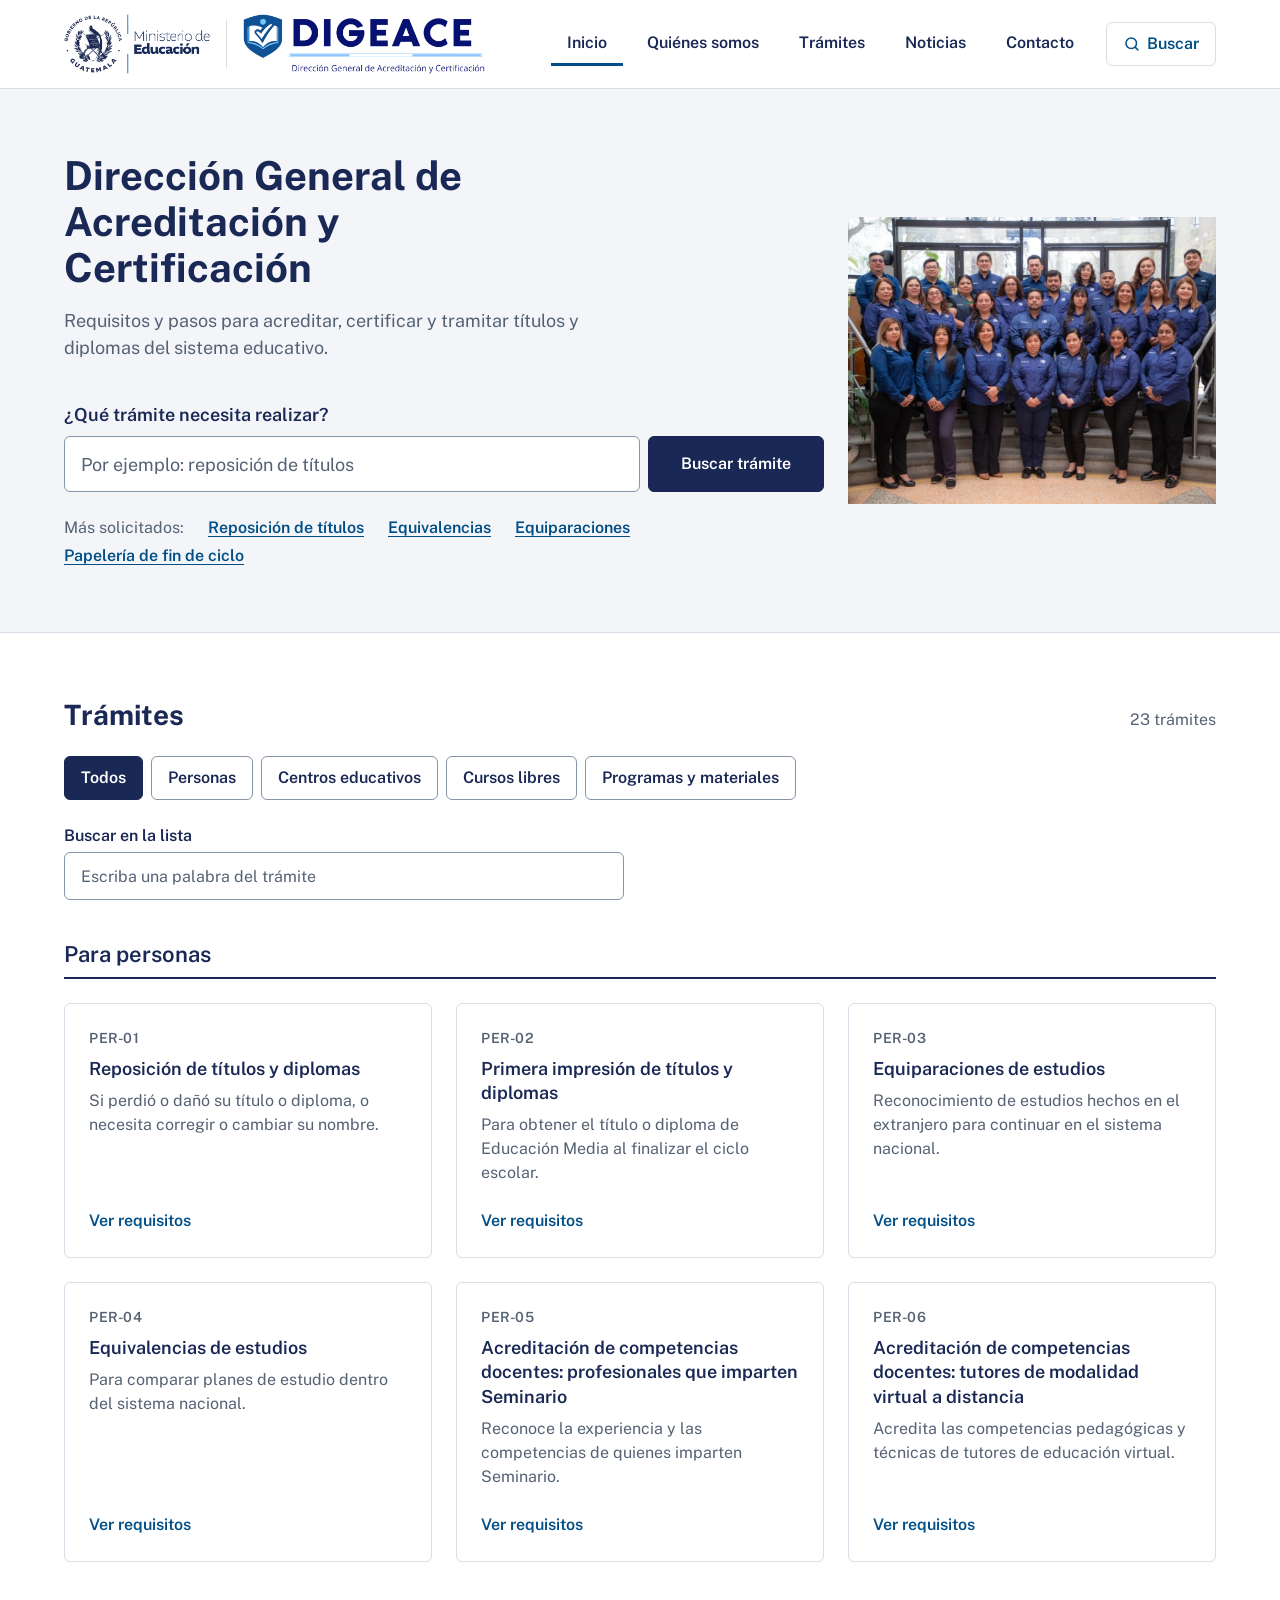
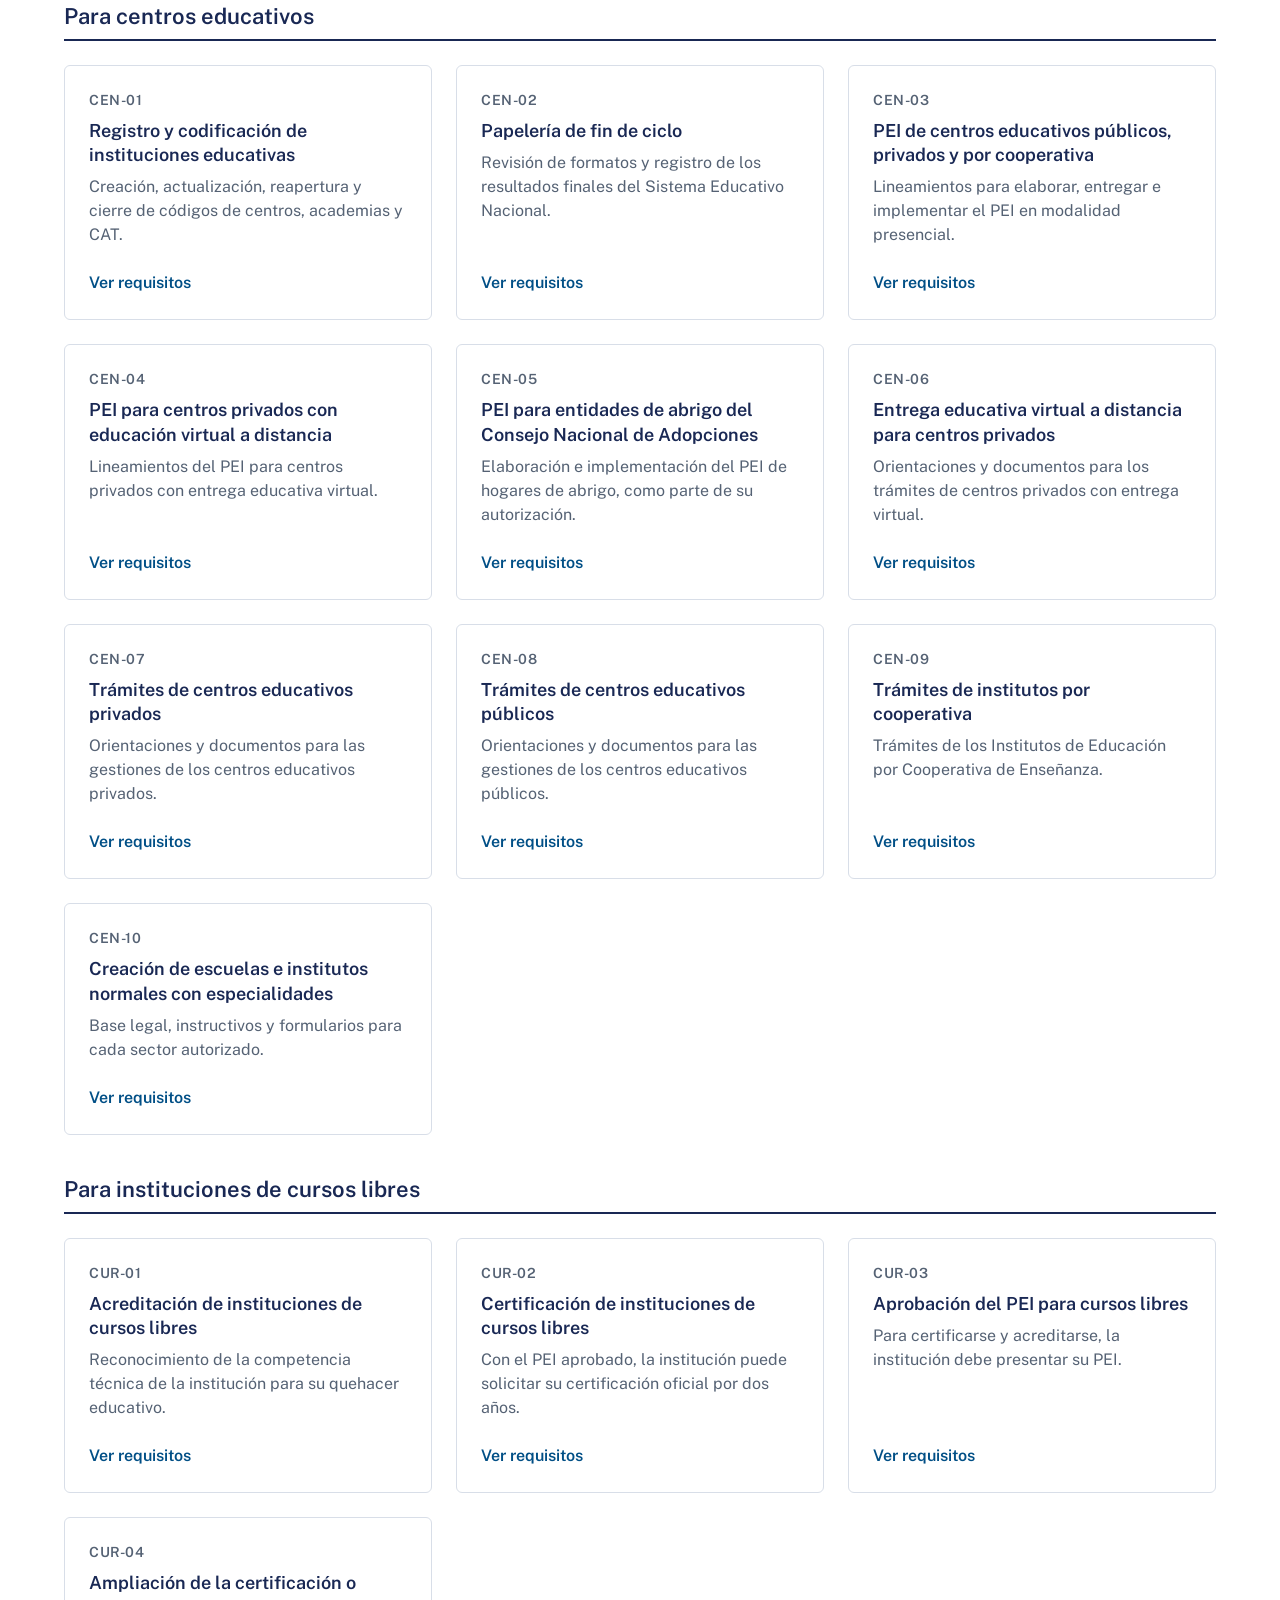
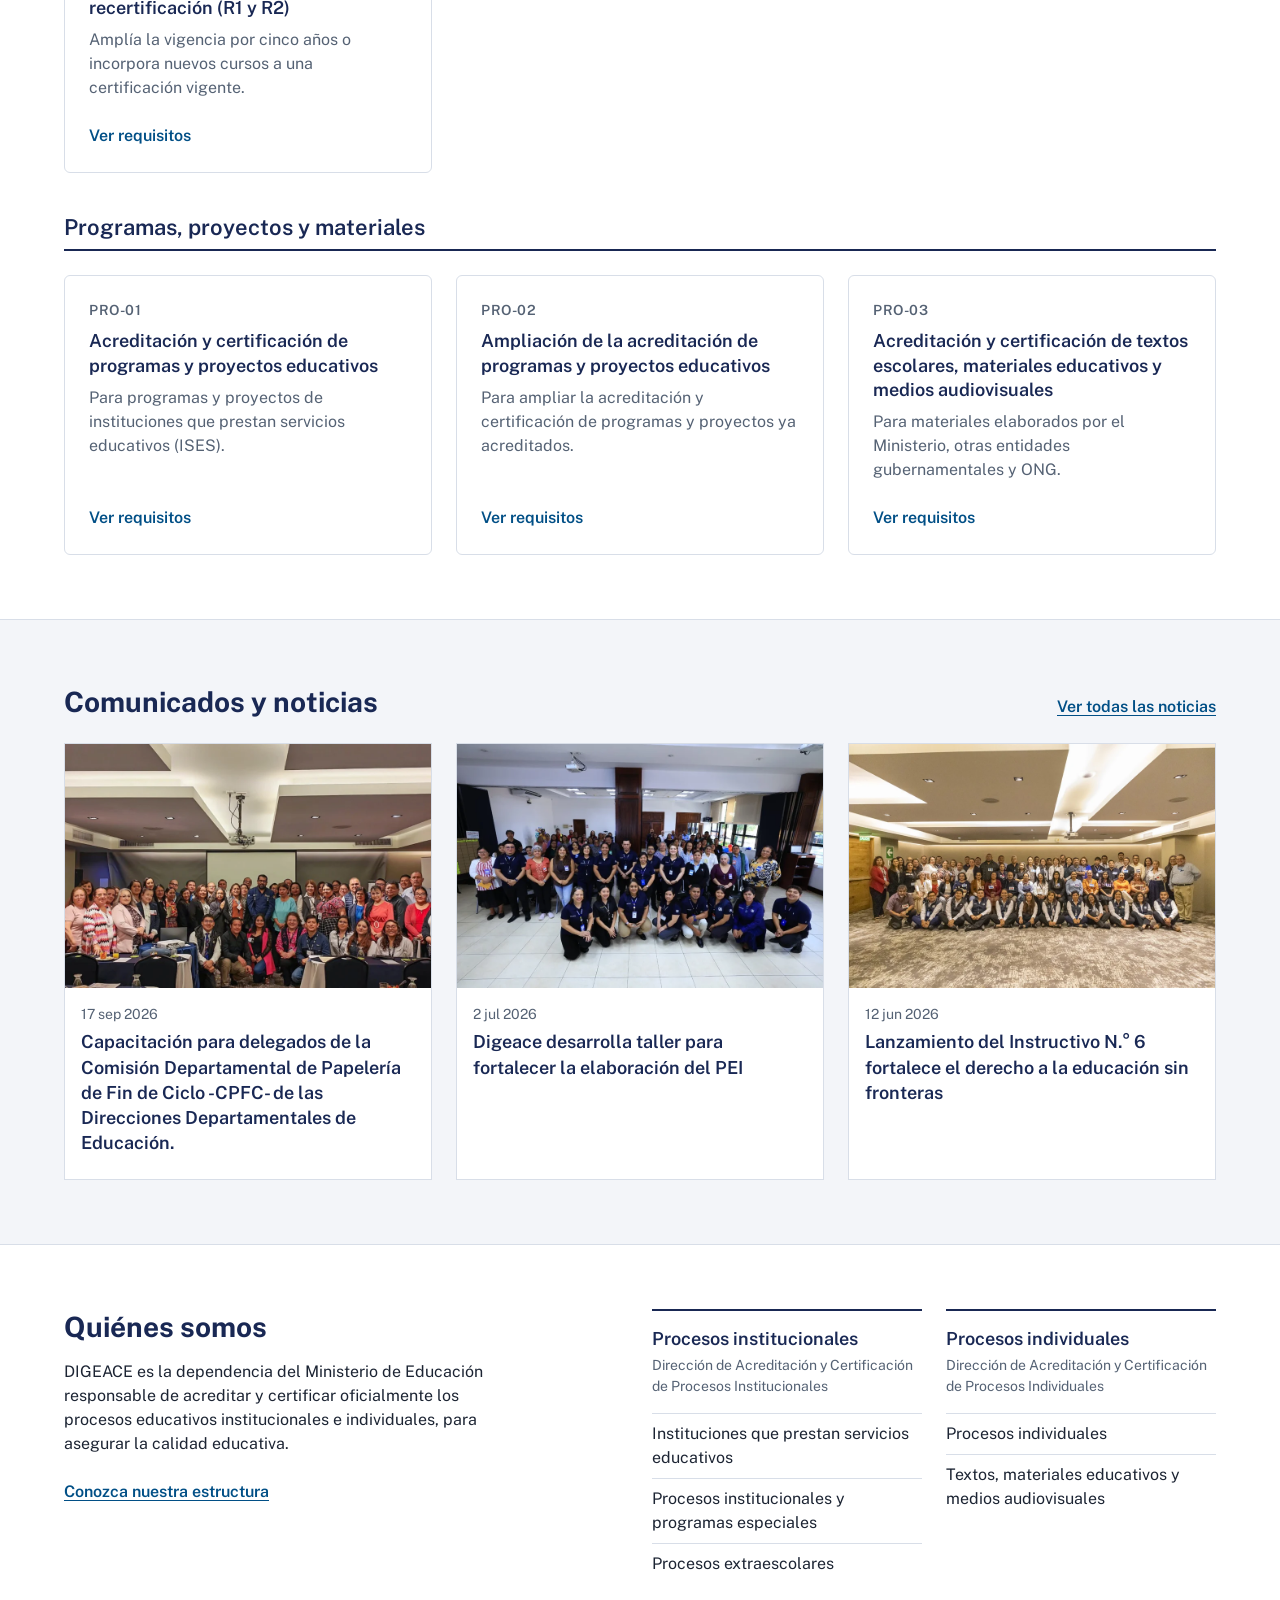
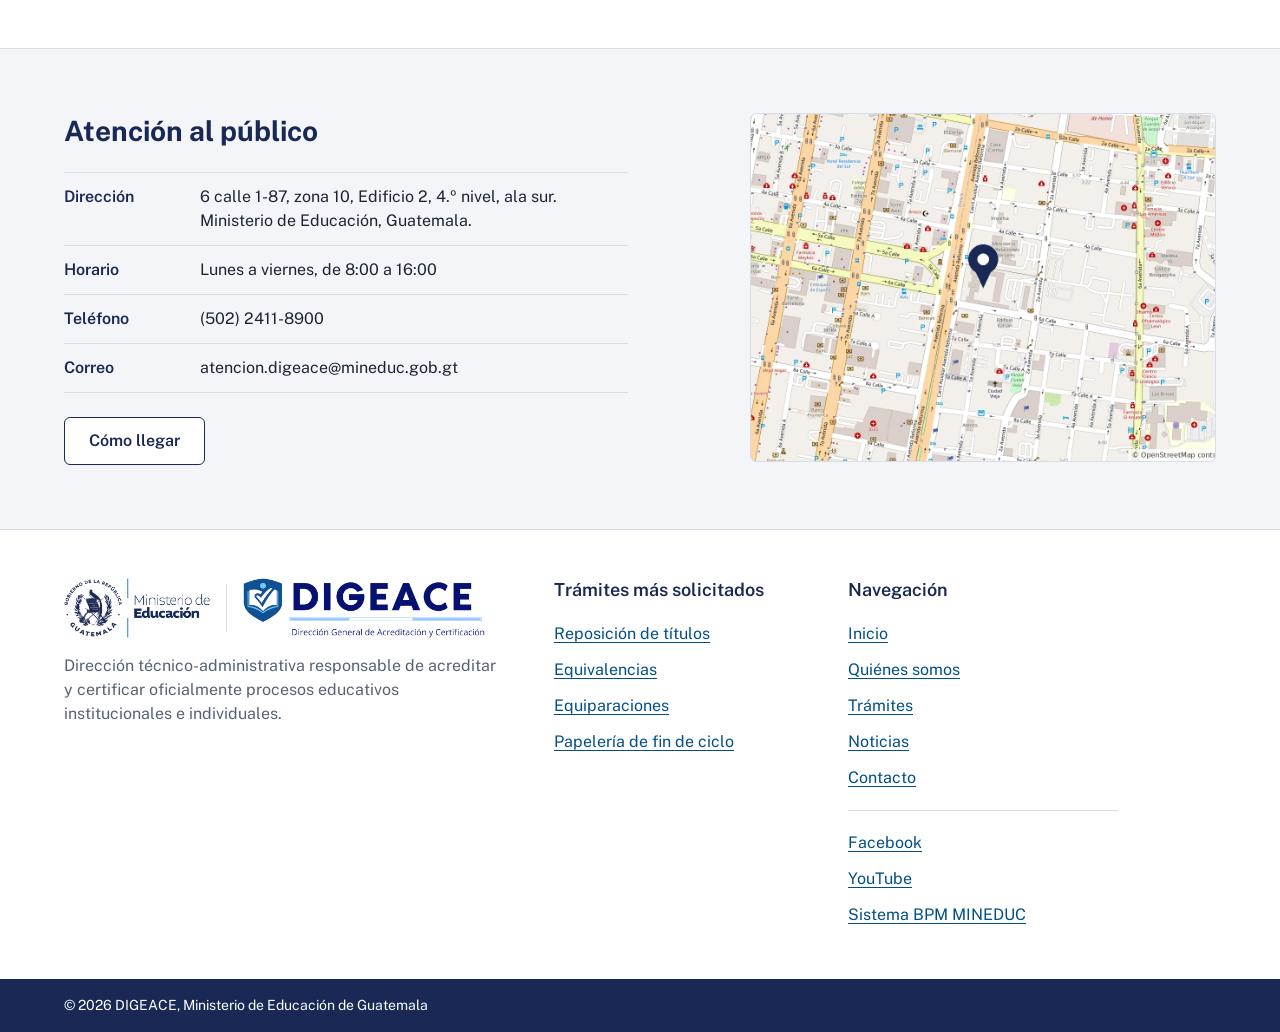
==== commit 6afe8b4e: "Logos, fotos y mapa reales; tarjetas sin borde superior Logos de MINEDUC y DIGEACE y fotos del equip" ====
--- a/index.html
+++ b/index.html
@@ -17,7 +17,9 @@
   <header class="encabezado">
     <div class="contenedor encabezado__fila">
       <a class="encabezado__logo" href="index.html" aria-label="DIGEACE, Ministerio de Educación de Guatemala. Ir al inicio">
-        <img src="assets/logo-mineduc-digeace.png" width="886" height="160" alt="Gobierno de Guatemala, Ministerio de Educación. DIGEACE, Dirección General de Acreditación y Certificación">
+        <img class="logo-mineduc" src="assets/logo-mineduc.png" width="534" height="220" alt="Gobierno de Guatemala, Ministerio de Educación">
+        <span class="logos__linea" aria-hidden="true"></span>
+        <img class="logo-digeace" src="assets/logo-digeace.png" width="888" height="220" alt="DIGEACE, Dirección General de Acreditación y Certificación">
       </a>
 
       <button class="menu-boton" type="button" aria-expanded="false" aria-controls="menu-principal">Menú</button>
@@ -76,7 +78,7 @@
         </div>
 
         <figure class="hero__foto">
-          <img src="assets/equipo-digeace.webp" width="468" height="366" alt="Equipo de DIGEACE reunido en las gradas del edificio, con camisas azules institucionales">
+          <img src="assets/equipo-digeace.webp" width="1000" height="782" alt="Equipo de DIGEACE reunido en las gradas del edificio, con camisas azules institucionales">
         </figure>
       </div>
     </section>
@@ -340,7 +342,7 @@
         <ul class="noticias">
           <li>
             <article class="noticia">
-              <img src="assets/noticia-capacitacion-cpfc.webp" width="492" height="328" loading="lazy" alt="Participantes de la capacitación reunidos en un salón, sentados en mesas">
+              <img src="assets/noticia-capacitacion-cpfc.webp" width="900" height="600" loading="lazy" alt="Participantes de la capacitación reunidos en un salón, sentados en mesas">
               <div class="noticia__cuerpo">
                 <time class="noticia__fecha" datetime="2026-09-17">17 sep 2026</time>
                 <h3><a class="noticia__enlace" href="#noticias">Capacitación para delegados de la Comisión Departamental de Papelería de Fin de Ciclo -CPFC- de las Direcciones Departamentales de Educación.</a></h3>
@@ -349,7 +351,7 @@
           </li>
           <li>
             <article class="noticia">
-              <img src="assets/noticia-taller-pei.webp" width="492" height="328" loading="lazy" alt="Participantes del taller sobre el PEI, de pie y arrodillados en grupo dentro de un salón">
+              <img src="assets/noticia-taller-pei.webp" width="900" height="600" loading="lazy" alt="Participantes del taller sobre el PEI, de pie y arrodillados en grupo dentro de un salón">
               <div class="noticia__cuerpo">
                 <time class="noticia__fecha" datetime="2026-07-02">2 jul 2026</time>
                 <h3><a class="noticia__enlace" href="#noticias">Digeace desarrolla taller para fortalecer la elaboración del PEI</a></h3>
@@ -358,7 +360,7 @@
           </li>
           <li>
             <article class="noticia">
-              <img src="assets/noticia-instructivo-6.webp" width="492" height="328" loading="lazy" alt="Participantes del taller nacional de equiparaciones y equivalencias reunidos en un salón">
+              <img src="assets/noticia-instructivo-6.webp" width="900" height="600" loading="lazy" alt="Participantes del taller nacional de equiparaciones y equivalencias reunidos en un salón">
               <div class="noticia__cuerpo">
                 <time class="noticia__fecha" datetime="2026-06-12">12 jun 2026</time>
                 <h3><a class="noticia__enlace" href="#noticias">Lanzamiento del Instructivo N.° 6 fortalece el derecho a la educación sin fronteras</a></h3>
@@ -420,7 +422,11 @@
   <footer class="pie" id="pie">
     <div class="contenedor pie__rejilla">
       <div class="pie__identidad">
-        <img src="assets/logo-mineduc-digeace.png" width="886" height="160" alt="Ministerio de Educación. DIGEACE, Dirección General de Acreditación y Certificación">
+        <div class="logos">
+          <img class="logo-mineduc" src="assets/logo-mineduc.png" width="534" height="220" alt="Gobierno de Guatemala, Ministerio de Educación">
+          <span class="logos__linea" aria-hidden="true"></span>
+          <img class="logo-digeace" src="assets/logo-digeace.png" width="888" height="220" alt="DIGEACE, Dirección General de Acreditación y Certificación">
+        </div>
         <p>Dirección técnico-administrativa responsable de acreditar y certificar oficialmente procesos educativos institucionales e individuales.</p>
       </div>
 
--- a/css/styles.css
+++ b/css/styles.css
@@ -79,10 +79,9 @@
   min-height: 88px;
 }
 
-.encabezado__logo img {
-  width: auto;
-  height: 56px;
-}
+.logos, .encabezado__logo { display: flex; align-items: center; gap: var(--e2); }
+.logos img, .encabezado__logo img { width: auto; height: 60px; }
+.logos__linea { align-self: stretch; margin-block: 6px; border-left: 1px solid var(--linea); }
 
 .menu-boton { display: none; }
 
@@ -134,7 +133,7 @@
 
 .hero__texto { grid-column: 1 / span 8; }
 .hero__foto { grid-column: 9 / span 4; margin: 0; }
-.hero__foto img { width: 100%; aspect-ratio: 468 / 366; object-fit: cover; }
+.hero__foto img { width: 100%; aspect-ratio: 1000 / 782; object-fit: cover; }
 
 h1 {
   margin: 0 0 var(--e2);
@@ -287,7 +286,8 @@
   .contenedor { padding-inline: var(--e2); }
 
   .encabezado__fila { min-height: 64px; gap: var(--e2); }
-  .encabezado__logo img { height: 36px; }
+  .encabezado__logo img { height: 30px; }
+  .encabezado__logo { gap: var(--e1); }
 
   .menu-boton {
     display: inline-flex;
@@ -425,10 +425,9 @@
   text-decoration: none;
   background: var(--fondo);
   border: 1px solid var(--linea);
-  border-top: 3px solid var(--azul-institucional);
-  border-radius: var(--radio);
-}
-.tarjeta:hover { border-color: var(--azul-accion); border-top-color: var(--azul-accion); }
+  border-radius: var(--radio);
+}
+.tarjeta:hover { border-color: var(--azul-accion); }
 .tarjeta:focus-visible { outline-offset: 2px; }
 .tarjeta__codigo { margin-bottom: var(--e1); font-size: 14px; font-weight: 600; letter-spacing: .04em; color: var(--texto-secundario); }
 .tarjeta__nombre { margin-bottom: var(--e1); }
@@ -484,14 +483,14 @@
   background: var(--fondo); border: 1px solid var(--azul-institucional); border-radius: var(--radio);
 }
 .boton-secundario:hover { background: var(--azul-institucional); color: #fff; }
-.atencion__mapa { grid-column: 8 / span 5; aspect-ratio: 3 / 2; background: #E1E8F1 url("../assets/mapa-sede.webp") center / cover; border: 1px solid var(--linea); border-radius: var(--radio); overflow: hidden; }
+.atencion__mapa { grid-column: 8 / span 5; aspect-ratio: 4 / 3; background: #E1E8F1 url("../assets/mapa-sede.webp") center / cover; border: 1px solid var(--linea); border-radius: var(--radio); overflow: hidden; }
 .atencion__mapa iframe { display: block; width: 100%; height: 100%; border: 0; }
 
 /* Pie */
 .pie { background: var(--fondo); border-top: 1px solid var(--linea); }
 .pie__rejilla { display: grid; grid-template-columns: repeat(12, 1fr); column-gap: var(--e3); row-gap: var(--e5); padding-block: var(--e6); }
 .pie__identidad { grid-column: 1 / span 5; }
-.pie__identidad img { width: auto; height: 56px; margin-bottom: var(--e2); }
+.pie__identidad .logos { margin-bottom: var(--e2); }
 .pie__identidad p { max-width: 44ch; color: var(--texto-secundario); }
 .pie__col { grid-column: span 3; }
 .pie__col:nth-of-type(3) { grid-column: 9 / span 3; }
@@ -571,7 +570,7 @@
 .intro__texto { grid-column: 1 / span 7; }
 .intro__texto p + p { margin-top: var(--e2); }
 .intro__foto { grid-column: 9 / span 4; margin: 0; }
-.intro__foto img { width: 100%; aspect-ratio: 468 / 366; object-fit: cover; }
+.intro__foto img { width: 100%; aspect-ratio: 1000 / 782; object-fit: cover; }
 
 @media (max-width: 1023px) {
   .quienes__texto, .quienes__direcciones, .atencion__datos, .atencion__mapa, .intro__texto, .intro__foto,
